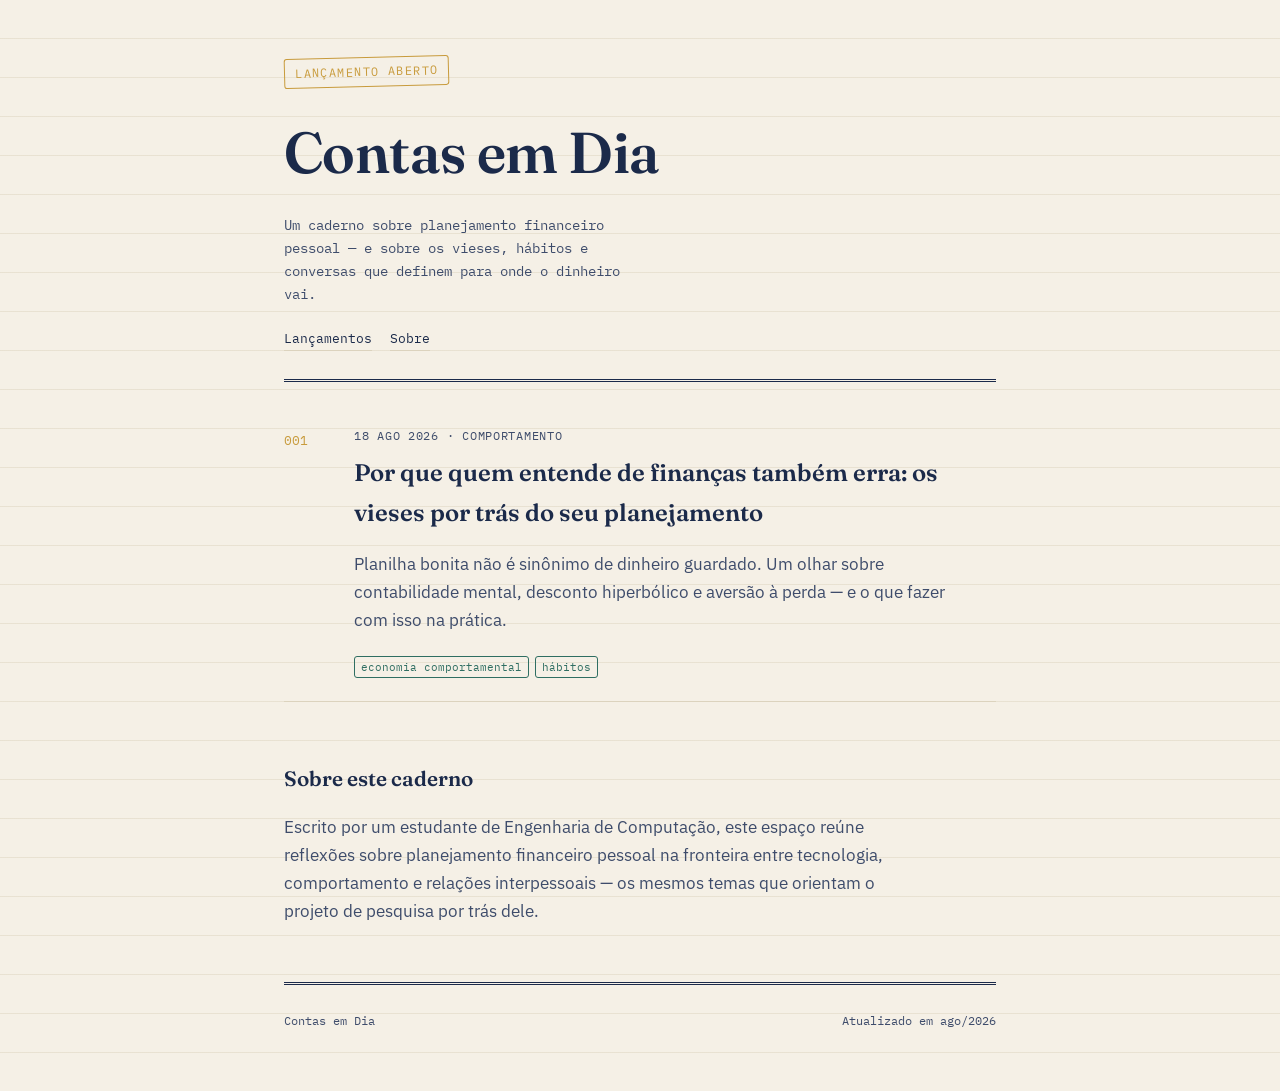
==== index.html @ 7e7a51dc "index.html mais o css do blog" ====
<!DOCTYPE html>
<html lang="pt-BR">
<head>
<meta charset="UTF-8">
<meta name="viewport" content="width=device-width, initial-scale=1.0">
<title>Contas em Dia — planejamento financeiro pessoal</title>
<meta name="description" content="Um blog sobre planejamento financeiro pessoal, comportamento e as decisões que ficam nas entrelinhas do extrato.">
<link rel="stylesheet" href="styles.css">
</head>
<body>

<div class="wrap">

  <header class="masthead">
    <span class="stamp">Lançamento aberto</span>
    <h1 class="title">Contas em Dia</h1>
    <p class="subtitle">Um caderno sobre planejamento financeiro pessoal — e sobre os vieses, hábitos e conversas que definem para onde o dinheiro vai.</p>
    <nav class="mast-nav">
      <a href="#lancamentos">Lançamentos</a>
      <a href="#sobre">Sobre</a>
    </nav>
  </header>

  <section class="ledger" id="lancamentos">

    <div class="entry">
      <div class="entry-no">001</div>
      <div>
        <div class="entry-meta">18 ago 2026 · comportamento</div>
        <h2 class="entry-title"><a href="posts/vieses-planejamento-financeiro.html">Por que quem entende de finanças também erra: os vieses por trás do seu planejamento</a></h2>
        <p class="entry-excerpt">Planilha bonita não é sinônimo de dinheiro guardado. Um olhar sobre contabilidade mental, desconto hiperbólico e aversão à perda — e o que fazer com isso na prática.</p>
        <span class="tag">economia comportamental</span><span class="tag">hábitos</span>
      </div>
    </div>

  </section>

  <section id="sobre" style="padding-bottom: 40px;">
    <h2 class="entry-title" style="font-size:1.3rem;">Sobre este caderno</h2>
    <p class="entry-excerpt">Escrito por um estudante de Engenharia de Computação, este espaço reúne reflexões sobre planejamento financeiro pessoal na fronteira entre tecnologia, comportamento e relações interpessoais — os mesmos temas que orientam o projeto de pesquisa por trás dele.</p>
  </section>

  <footer>
    <span>Contas em Dia</span>
    <span>Atualizado em ago/2026</span>
  </footer>

</div>

</body>
</html>
---- styles.css ----
/* ===========================================================
   Contas em Dia — folha de estilos
   Identidade: caderneta de contabilidade / livro-razão pessoal
   =========================================================== */

   @import url('https://fonts.googleapis.com/css2?family=Fraunces:opsz,wght@9..144,400;9..144,500;9..144,600;9..144,700&family=IBM+Plex+Sans:wght@400;500;600&family=IBM+Plex+Mono:wght@400;500&display=swap');

   :root {
     --paper:      #F5F0E6;
     --paper-line: #DCD3BE;
     --ink:        #1B2A4A;
     --ink-soft:   #3E4C6B;
     --gold:       #C89B3C;
     --teal:       #2F6E62;
     --red:        #A6443C;
     --max-w: 760px;
   }
   
   * { box-sizing: border-box; }
   
   html { scroll-behavior: smooth; }
   
   body {
     margin: 0;
     background: var(--paper);
     background-image:
       repeating-linear-gradient(
         to bottom,
         transparent 0,
         transparent 38px,
         var(--paper-line) 39px
       );
     color: var(--ink);
     font-family: 'IBM Plex Sans', -apple-system, sans-serif;
     line-height: 1.65;
     font-size: 17px;
   }
   
   @media (prefers-reduced-motion: reduce) {
     * { animation: none !important; transition: none !important; }
   }
   
   a { color: var(--teal); text-decoration: none; border-bottom: 1px solid transparent; }
   a:hover, a:focus-visible { border-bottom-color: var(--teal); }
   a:focus-visible, button:focus-visible { outline: 2px solid var(--gold); outline-offset: 3px; }
   
   .wrap {
     max-width: var(--max-w);
     margin: 0 auto;
     padding: 0 24px;
   }
   
   /* ---------- Cabeçalho / carimbo de razão ---------- */
   
   header.masthead {
     padding: 56px 0 28px;
     border-bottom: 3px double var(--ink);
   }
   
   .stamp {
     display: inline-flex;
     align-items: center;
     gap: 10px;
     font-family: 'IBM Plex Mono', monospace;
     font-size: 12px;
     letter-spacing: .12em;
     text-transform: uppercase;
     color: var(--gold);
     border: 1.5px solid var(--gold);
     padding: 4px 10px;
     border-radius: 3px;
     transform: rotate(-1.5deg);
     margin-bottom: 18px;
   }
   
   h1.title {
     font-family: 'Fraunces', serif;
     font-weight: 600;
     font-size: clamp(2.4rem, 6vw, 3.6rem);
     margin: 0 0 8px;
     letter-spacing: -0.01em;
   }
   
   .subtitle {
     font-family: 'IBM Plex Mono', monospace;
     font-size: 14px;
     color: var(--ink-soft);
     max-width: 46ch;
   }
   
   nav.mast-nav {
     margin-top: 22px;
     display: flex;
     gap: 18px;
     font-family: 'IBM Plex Mono', monospace;
     font-size: 13px;
   }
   
   nav.mast-nav a { color: var(--ink); border-bottom: 1px solid var(--paper-line); }
   nav.mast-nav a:hover { color: var(--teal); border-bottom-color: var(--teal); }
   
   /* ---------- Lista de lançamentos (posts) ---------- */
   
   .ledger {
     margin: 44px 0 60px;
   }
   
   .entry {
     display: grid;
     grid-template-columns: 52px 1fr;
     gap: 18px;
     padding: 22px 0;
     border-bottom: 1px solid var(--paper-line);
   }
   
   .entry:first-child { padding-top: 0; }
   
   .entry-no {
     font-family: 'IBM Plex Mono', monospace;
     font-size: 13px;
     color: var(--gold);
     padding-top: 4px;
   }
   
   .entry-title {
     font-family: 'Fraunces', serif;
     font-size: 1.5rem;
     font-weight: 600;
     margin: 0 0 6px;
   }
   
   .entry-title a { color: var(--ink); border: none; }
   .entry-title a:hover { color: var(--teal); }
   
   .entry-meta {
     font-family: 'IBM Plex Mono', monospace;
     font-size: 12px;
     color: var(--ink-soft);
     margin-bottom: 8px;
     text-transform: uppercase;
     letter-spacing: .06em;
   }
   
   .entry-excerpt { color: var(--ink-soft); max-width: 62ch; }
   
   .tag {
     display: inline-block;
     font-family: 'IBM Plex Mono', monospace;
     font-size: 11px;
     color: var(--teal);
     border: 1px solid var(--teal);
     border-radius: 3px;
     padding: 1px 6px;
     margin-right: 6px;
   }
   
   /* ---------- Post individual ---------- */
   
   article.post {
     padding: 44px 0 70px;
   }
   
   .post-eyebrow {
     font-family: 'IBM Plex Mono', monospace;
     font-size: 12px;
     color: var(--gold);
     text-transform: uppercase;
     letter-spacing: .1em;
     margin-bottom: 14px;
   }
   
   .post h1 {
     font-family: 'Fraunces', serif;
     font-size: clamp(2rem, 5vw, 2.8rem);
     line-height: 1.15;
     margin: 0 0 14px;
   }
   
   .post .post-meta {
     font-family: 'IBM Plex Mono', monospace;
     font-size: 13px;
     color: var(--ink-soft);
     margin-bottom: 36px;
     padding-bottom: 24px;
     border-bottom: 1px dashed var(--paper-line);
   }
   
   .post h2 {
     font-family: 'Fraunces', serif;
     font-size: 1.5rem;
     margin: 44px 0 12px;
     color: var(--ink);
   }
   
   .post p { margin: 0 0 20px; }
   
   .post blockquote {
     margin: 30px 0;
     padding: 4px 0 4px 20px;
     border-left: 3px solid var(--gold);
     font-family: 'Fraunces', serif;
     font-style: italic;
     font-size: 1.15rem;
     color: var(--ink-soft);
   }
   
   .callout {
     background: #fff;
     border: 1px solid var(--paper-line);
     border-left: 4px solid var(--teal);
     border-radius: 4px;
     padding: 18px 20px;
     margin: 28px 0;
     font-size: 15px;
   }
   
   .callout strong { color: var(--teal); }
   
   .post ul, .post ol { padding-left: 22px; margin: 0 0 20px; }
   .post li { margin-bottom: 8px; }
   
   .balance-box {
     font-family: 'IBM Plex Mono', monospace;
     background: var(--ink);
     color: var(--paper);
     border-radius: 6px;
     padding: 22px 24px;
     margin: 34px 0;
     font-size: 14px;
     line-height: 1.8;
   }
   
   .balance-box .line { display: flex; justify-content: space-between; }
   .balance-box .plus { color: #9fd8a3; }
   .balance-box .minus { color: #e39a94; }
   
   .post-nav {
     margin-top: 50px;
     padding-top: 20px;
     border-top: 1px solid var(--paper-line);
     font-family: 'IBM Plex Mono', monospace;
     font-size: 13px;
   }
   
   /* ---------- Rodapé ---------- */
   
   footer {
     border-top: 3px double var(--ink);
     padding: 26px 0 60px;
     font-family: 'IBM Plex Mono', monospace;
     font-size: 12px;
     color: var(--ink-soft);
     display: flex;
     justify-content: space-between;
     flex-wrap: wrap;
     gap: 10px;
   }
   
   @media (max-width: 480px) {
     .entry { grid-template-columns: 1fr; }
     .entry-no { padding-top: 0; }
   }
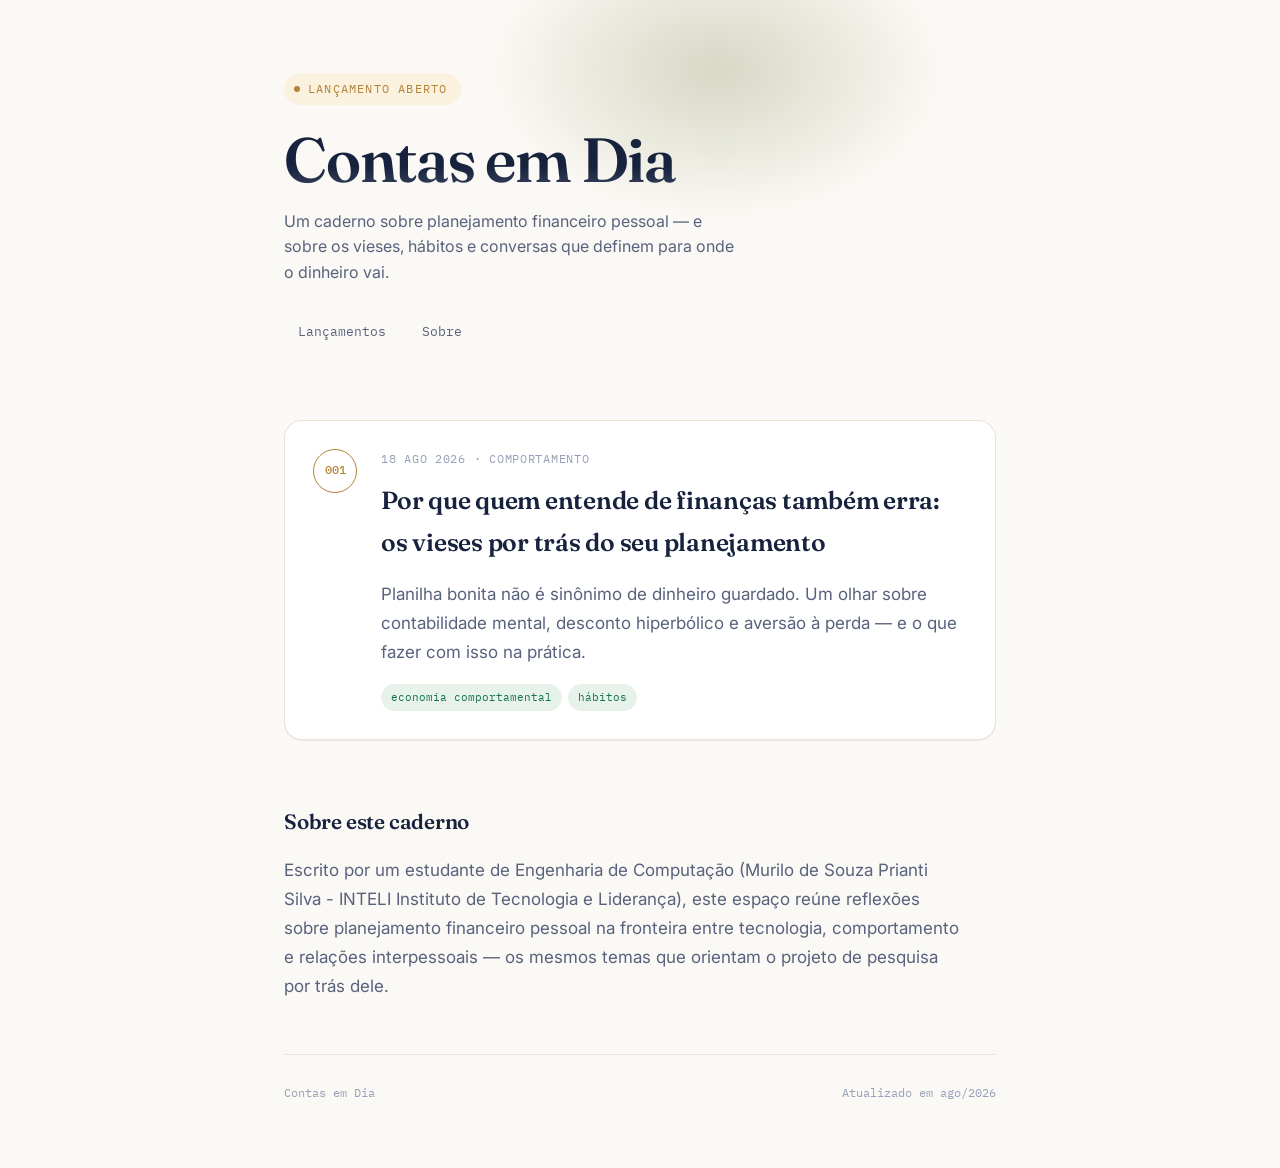
==== commit ef6714dd: "post 2 do blog" ====
--- a/index.html
+++ b/index.html
@@ -37,7 +37,7 @@
 
   <section id="sobre" style="padding-bottom: 40px;">
     <h2 class="entry-title" style="font-size:1.3rem;">Sobre este caderno</h2>
-    <p class="entry-excerpt">Escrito por um estudante de Engenharia de Computação, este espaço reúne reflexões sobre planejamento financeiro pessoal na fronteira entre tecnologia, comportamento e relações interpessoais — os mesmos temas que orientam o projeto de pesquisa por trás dele.</p>
+    <p class="entry-excerpt">Escrito por um estudante de Engenharia de Computação (Murilo de Souza Prianti Silva - INTELI Instituto de Tecnologia e Liderança), este espaço reúne reflexões sobre planejamento financeiro pessoal na fronteira entre tecnologia, comportamento e relações interpessoais — os mesmos temas que orientam o projeto de pesquisa por trás dele.</p>
   </section>
 
   <footer>
--- a/styles.css
+++ b/styles.css
@@ -1,19 +1,30 @@
 /* ===========================================================
    Contas em Dia — folha de estilos
-   Identidade: caderneta de contabilidade / livro-razão pessoal
+   Identidade: caderno de razão pessoal, com acabamento editorial
    =========================================================== */
 
-   @import url('https://fonts.googleapis.com/css2?family=Fraunces:opsz,wght@9..144,400;9..144,500;9..144,600;9..144,700&family=IBM+Plex+Sans:wght@400;500;600&family=IBM+Plex+Mono:wght@400;500&display=swap');
+   @import url('https://fonts.googleapis.com/css2?family=Fraunces:opsz,wght@9..144,400;9..144,500;9..144,600;9..144,700;9..144,800&family=Inter:wght@400;500;600&family=IBM+Plex+Mono:wght@400;500&display=swap');
 
    :root {
-     --paper:      #F5F0E6;
-     --paper-line: #DCD3BE;
-     --ink:        #1B2A4A;
-     --ink-soft:   #3E4C6B;
-     --gold:       #C89B3C;
-     --teal:       #2F6E62;
-     --red:        #A6443C;
+     --bg:           #FBF9F5;
+     --surface:      #FFFFFF;
+     --surface-line: #EAE4D6;
+     --ink:          #17223D;
+     --ink-soft:     #59627D;
+     --ink-faint:    #97A0B8;
+     --gold:         #B4823A;
+     --gold-soft:    #FAF1DE;
+     --teal:         #14724F;
+     --teal-soft:    #E7F2EB;
+     --red:          #A6443C;
+   
+     --radius-lg: 18px;
+     --radius-sm: 8px;
      --max-w: 760px;
+   
+     --shadow-sm: 0 1px 2px rgba(23, 34, 61, 0.04), 0 1px 1px rgba(23, 34, 61, 0.03);
+     --shadow-md: 0 8px 24px rgba(23, 34, 61, 0.07), 0 2px 6px rgba(23, 34, 61, 0.04);
+     --shadow-lg: 0 20px 45px rgba(23, 34, 61, 0.12), 0 6px 16px rgba(23, 34, 61, 0.06);
    }
    
    * { box-sizing: border-box; }
@@ -22,27 +33,21 @@
    
    body {
      margin: 0;
-     background: var(--paper);
-     background-image:
-       repeating-linear-gradient(
-         to bottom,
-         transparent 0,
-         transparent 38px,
-         var(--paper-line) 39px
-       );
+     background: var(--bg);
      color: var(--ink);
-     font-family: 'IBM Plex Sans', -apple-system, sans-serif;
-     line-height: 1.65;
+     font-family: 'Inter', -apple-system, BlinkMacSystemFont, sans-serif;
+     line-height: 1.7;
      font-size: 17px;
+     -webkit-font-smoothing: antialiased;
    }
    
    @media (prefers-reduced-motion: reduce) {
      * { animation: none !important; transition: none !important; }
    }
    
-   a { color: var(--teal); text-decoration: none; border-bottom: 1px solid transparent; }
-   a:hover, a:focus-visible { border-bottom-color: var(--teal); }
-   a:focus-visible, button:focus-visible { outline: 2px solid var(--gold); outline-offset: 3px; }
+   a { color: var(--teal); text-decoration: none; transition: color 0.15s ease; }
+   a:hover, a:focus-visible { color: var(--ink); }
+   a:focus-visible, button:focus-visible { outline: 2px solid var(--gold); outline-offset: 3px; border-radius: 2px; }
    
    .wrap {
      max-width: var(--max-w);
@@ -50,114 +55,170 @@
      padding: 0 24px;
    }
    
-   /* ---------- Cabeçalho / carimbo de razão ---------- */
+   /* ---------- Cabeçalho ---------- */
    
    header.masthead {
-     padding: 56px 0 28px;
-     border-bottom: 3px double var(--ink);
-   }
+     position: relative;
+     padding: 72px 0 40px;
+     overflow: hidden;
+   }
+   
+   header.masthead::before {
+     content: "";
+     position: absolute;
+     top: -140px;
+     left: 50%;
+     transform: translateX(-38%);
+     width: 640px;
+     height: 420px;
+     background:
+       radial-gradient(closest-side, rgba(180, 130, 58, 0.16), transparent 72%),
+       radial-gradient(closest-side, rgba(20, 114, 79, 0.12), transparent 70%);
+     pointer-events: none;
+     z-index: 0;
+   }
+   
+   header.masthead > * { position: relative; z-index: 1; }
    
    .stamp {
      display: inline-flex;
      align-items: center;
-     gap: 10px;
-     font-family: 'IBM Plex Mono', monospace;
-     font-size: 12px;
-     letter-spacing: .12em;
+     gap: 8px;
+     font-family: 'IBM Plex Mono', monospace;
+     font-size: 12px;
+     letter-spacing: .1em;
      text-transform: uppercase;
      color: var(--gold);
+     background: var(--gold-soft);
+     padding: 6px 14px 6px 10px;
+     border-radius: 999px;
+     margin-bottom: 22px;
+   }
+   
+   .stamp::before {
+     content: "";
+     width: 6px;
+     height: 6px;
+     border-radius: 50%;
+     background: var(--gold);
+     display: inline-block;
+   }
+   
+   h1.title {
+     font-family: 'Fraunces', serif;
+     font-weight: 600;
+     font-size: clamp(2.6rem, 6vw, 3.9rem);
+     margin: 0 0 14px;
+     letter-spacing: -0.02em;
+     line-height: 1.05;
+     background: linear-gradient(180deg, var(--ink) 0%, var(--ink) 60%, var(--ink-soft) 130%);
+     -webkit-background-clip: text;
+     background-clip: text;
+     color: transparent;
+   }
+   
+   .subtitle {
+     font-size: 16px;
+     color: var(--ink-soft);
+     max-width: 46ch;
+     line-height: 1.6;
+   }
+   
+   nav.mast-nav {
+     margin-top: 28px;
+     display: flex;
+     gap: 8px;
+     font-family: 'IBM Plex Mono', monospace;
+     font-size: 13px;
+   }
+   
+   nav.mast-nav a {
+     color: var(--ink-soft);
+     padding: 7px 14px;
+     border-radius: 999px;
+     transition: background 0.15s ease, color 0.15s ease;
+   }
+   nav.mast-nav a:hover { color: var(--ink); background: var(--surface); box-shadow: var(--shadow-sm); }
+   
+   /* ---------- Lista de lançamentos (posts) ---------- */
+   
+   .ledger {
+     margin: 30px 0 64px;
+     display: flex;
+     flex-direction: column;
+     gap: 16px;
+   }
+   
+   .entry {
+     display: grid;
+     grid-template-columns: 48px 1fr;
+     gap: 20px;
+     align-items: start;
+     padding: 28px;
+     background: var(--surface);
+     border: 1px solid var(--surface-line);
+     border-radius: var(--radius-lg);
+     box-shadow: var(--shadow-sm);
+     transition: transform 0.2s ease, box-shadow 0.2s ease, border-color 0.2s ease;
+   }
+   
+   .entry:hover {
+     transform: translateY(-3px);
+     box-shadow: var(--shadow-md);
+     border-color: transparent;
+   }
+   
+   .entry-no {
+     width: 44px;
+     height: 44px;
+     border-radius: 50%;
      border: 1.5px solid var(--gold);
-     padding: 4px 10px;
-     border-radius: 3px;
-     transform: rotate(-1.5deg);
-     margin-bottom: 18px;
-   }
-   
-   h1.title {
-     font-family: 'Fraunces', serif;
+     color: var(--gold);
+     display: flex;
+     align-items: center;
+     justify-content: center;
+     font-family: 'IBM Plex Mono', monospace;
+     font-size: 12px;
+     font-weight: 500;
+   }
+   
+   .entry-title {
+     font-family: 'Fraunces', serif;
+     font-size: 1.55rem;
      font-weight: 600;
-     font-size: clamp(2.4rem, 6vw, 3.6rem);
      margin: 0 0 8px;
      letter-spacing: -0.01em;
    }
    
-   .subtitle {
-     font-family: 'IBM Plex Mono', monospace;
-     font-size: 14px;
-     color: var(--ink-soft);
-     max-width: 46ch;
-   }
-   
-   nav.mast-nav {
-     margin-top: 22px;
-     display: flex;
-     gap: 18px;
-     font-family: 'IBM Plex Mono', monospace;
-     font-size: 13px;
-   }
-   
-   nav.mast-nav a { color: var(--ink); border-bottom: 1px solid var(--paper-line); }
-   nav.mast-nav a:hover { color: var(--teal); border-bottom-color: var(--teal); }
-   
-   /* ---------- Lista de lançamentos (posts) ---------- */
-   
-   .ledger {
-     margin: 44px 0 60px;
-   }
-   
-   .entry {
-     display: grid;
-     grid-template-columns: 52px 1fr;
-     gap: 18px;
-     padding: 22px 0;
-     border-bottom: 1px solid var(--paper-line);
-   }
-   
-   .entry:first-child { padding-top: 0; }
-   
-   .entry-no {
-     font-family: 'IBM Plex Mono', monospace;
-     font-size: 13px;
-     color: var(--gold);
-     padding-top: 4px;
-   }
-   
-   .entry-title {
-     font-family: 'Fraunces', serif;
-     font-size: 1.5rem;
-     font-weight: 600;
-     margin: 0 0 6px;
-   }
-   
-   .entry-title a { color: var(--ink); border: none; }
+   .entry-title a { color: var(--ink); }
    .entry-title a:hover { color: var(--teal); }
    
    .entry-meta {
      font-family: 'IBM Plex Mono', monospace;
      font-size: 12px;
-     color: var(--ink-soft);
-     margin-bottom: 8px;
+     color: var(--ink-faint);
+     margin-bottom: 10px;
      text-transform: uppercase;
      letter-spacing: .06em;
    }
    
-   .entry-excerpt { color: var(--ink-soft); max-width: 62ch; }
+   .entry-excerpt { color: var(--ink-soft); max-width: 62ch; margin-bottom: 14px; }
    
    .tag {
      display: inline-block;
      font-family: 'IBM Plex Mono', monospace;
      font-size: 11px;
      color: var(--teal);
-     border: 1px solid var(--teal);
-     border-radius: 3px;
-     padding: 1px 6px;
+     background: var(--teal-soft);
+     border-radius: 999px;
+     padding: 4px 10px;
      margin-right: 6px;
    }
    
    /* ---------- Post individual ---------- */
    
    article.post {
-     padding: 44px 0 70px;
+     padding: 20px 0 70px;
    }
    
    .post-eyebrow {
@@ -166,90 +227,115 @@
      color: var(--gold);
      text-transform: uppercase;
      letter-spacing: .1em;
-     margin-bottom: 14px;
+     margin-bottom: 16px;
    }
    
    .post h1 {
      font-family: 'Fraunces', serif;
-     font-size: clamp(2rem, 5vw, 2.8rem);
+     font-weight: 600;
+     font-size: clamp(2.1rem, 5vw, 2.9rem);
      line-height: 1.15;
-     margin: 0 0 14px;
+     letter-spacing: -0.015em;
+     margin: 0 0 16px;
+     color: var(--ink);
    }
    
    .post .post-meta {
      font-family: 'IBM Plex Mono', monospace;
      font-size: 13px;
+     color: var(--ink-faint);
+     margin-bottom: 40px;
+     padding-bottom: 26px;
+     border-bottom: 1px solid var(--surface-line);
+   }
+   
+   .post h2 {
+     font-family: 'Fraunces', serif;
+     font-weight: 600;
+     font-size: 1.55rem;
+     margin: 48px 0 14px;
+     color: var(--ink);
+     letter-spacing: -0.01em;
+   }
+   
+   .post p { margin: 0 0 22px; color: var(--ink); }
+   
+   .post blockquote {
+     position: relative;
+     margin: 34px 0;
+     padding: 6px 0 6px 28px;
+     border-left: 3px solid var(--gold);
+     font-family: 'Fraunces', serif;
+     font-style: italic;
+     font-weight: 500;
+     font-size: 1.2rem;
      color: var(--ink-soft);
-     margin-bottom: 36px;
-     padding-bottom: 24px;
-     border-bottom: 1px dashed var(--paper-line);
-   }
-   
-   .post h2 {
-     font-family: 'Fraunces', serif;
-     font-size: 1.5rem;
-     margin: 44px 0 12px;
-     color: var(--ink);
-   }
-   
-   .post p { margin: 0 0 20px; }
-   
-   .post blockquote {
-     margin: 30px 0;
-     padding: 4px 0 4px 20px;
-     border-left: 3px solid var(--gold);
-     font-family: 'Fraunces', serif;
-     font-style: italic;
-     font-size: 1.15rem;
-     color: var(--ink-soft);
+     line-height: 1.5;
    }
    
    .callout {
-     background: #fff;
-     border: 1px solid var(--paper-line);
-     border-left: 4px solid var(--teal);
+     background: var(--surface);
+     border: 1px solid var(--surface-line);
+     border-radius: var(--radius-lg);
+     box-shadow: var(--shadow-sm);
+     padding: 22px 26px;
+     margin: 32px 0;
+     font-size: 15.5px;
+     position: relative;
+     padding-left: 30px;
+   }
+   
+   .callout::before {
+     content: "";
+     position: absolute;
+     left: 0;
+     top: 14px;
+     bottom: 14px;
+     width: 4px;
      border-radius: 4px;
-     padding: 18px 20px;
-     margin: 28px 0;
-     font-size: 15px;
+     background: var(--teal);
    }
    
    .callout strong { color: var(--teal); }
    
-   .post ul, .post ol { padding-left: 22px; margin: 0 0 20px; }
-   .post li { margin-bottom: 8px; }
+   .post ul, .post ol { padding-left: 22px; margin: 0 0 22px; }
+   .post li { margin-bottom: 10px; }
    
    .balance-box {
      font-family: 'IBM Plex Mono', monospace;
-     background: var(--ink);
-     color: var(--paper);
-     border-radius: 6px;
-     padding: 22px 24px;
-     margin: 34px 0;
+     background: linear-gradient(155deg, #1B2A4C 0%, #16213E 100%);
+     color: var(--bg);
+     border-radius: var(--radius-lg);
+     box-shadow: var(--shadow-md);
+     padding: 26px 28px;
+     margin: 36px 0;
      font-size: 14px;
-     line-height: 1.8;
-   }
-   
-   .balance-box .line { display: flex; justify-content: space-between; }
-   .balance-box .plus { color: #9fd8a3; }
-   .balance-box .minus { color: #e39a94; }
+     line-height: 2;
+   }
+   
+   .balance-box .line { display: flex; justify-content: space-between; gap: 16px; }
+   .balance-box .plus { color: #8FDB9E; }
+   .balance-box .minus { color: #F1998F; }
    
    .post-nav {
-     margin-top: 50px;
-     padding-top: 20px;
-     border-top: 1px solid var(--paper-line);
+     margin-top: 54px;
+     padding-top: 22px;
+     border-top: 1px solid var(--surface-line);
      font-family: 'IBM Plex Mono', monospace;
      font-size: 13px;
    }
    
+   .post-nav a { color: var(--ink-soft); }
+   .post-nav a:hover { color: var(--teal); }
+   
    /* ---------- Rodapé ---------- */
    
    footer {
-     border-top: 3px double var(--ink);
-     padding: 26px 0 60px;
-     font-family: 'IBM Plex Mono', monospace;
-     font-size: 12px;
-     color: var(--ink-soft);
+     border-top: 1px solid var(--surface-line);
+     padding: 28px 0 64px;
+     font-family: 'IBM Plex Mono', monospace;
+     font-size: 12px;
+     color: var(--ink-faint);
      display: flex;
      justify-content: space-between;
      flex-wrap: wrap;
@@ -258,5 +344,6 @@
    
    @media (max-width: 480px) {
      .entry { grid-template-columns: 1fr; }
-     .entry-no { padding-top: 0; }
+     .entry-no { width: 32px; height: 32px; font-size: 11px; }
+     header.masthead { padding: 52px 0 32px; }
    }
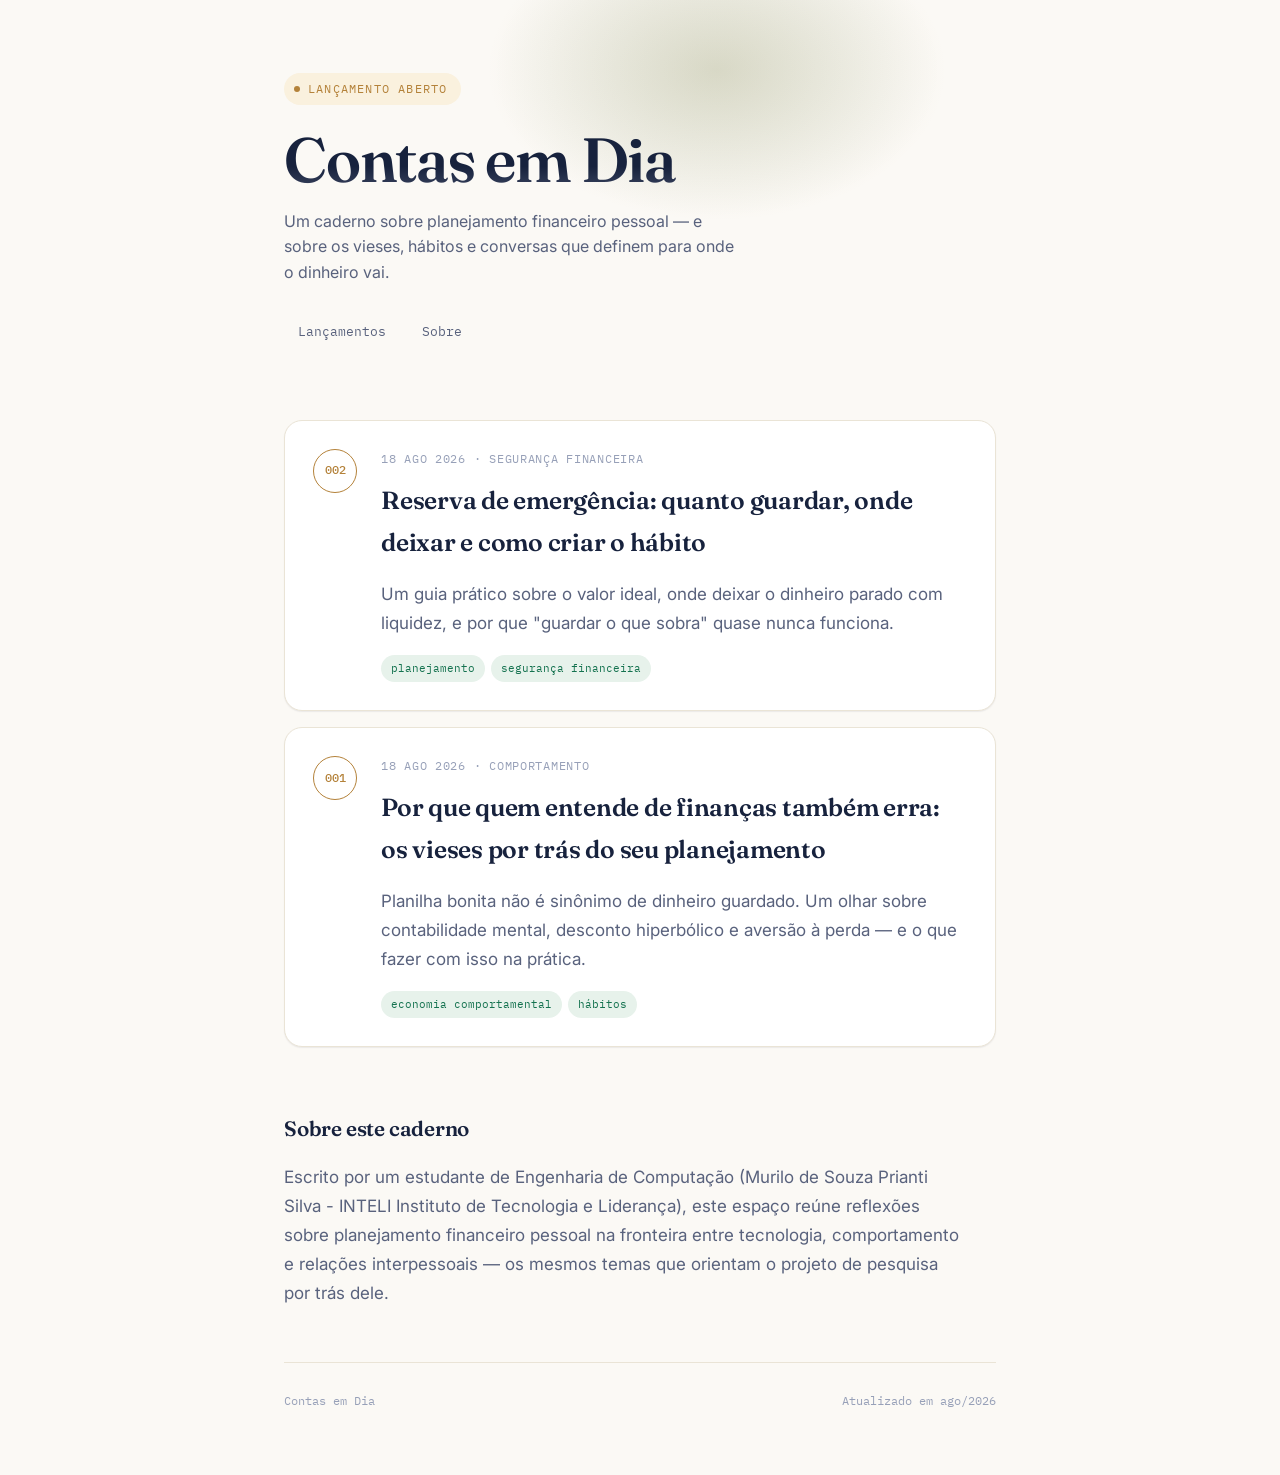
==== commit d8e5840d: "lançamento segundo blog" ====
--- a/index.html
+++ b/index.html
@@ -21,8 +21,22 @@
     </nav>
   </header>
 
+
   <section class="ledger" id="lancamentos">
+ 
+    <!--Primeira publicação do BLOG 1º-->
+    <div class="entry">
+      <div class="entry-no">002</div>
+      <div>
+        <div class="entry-meta">18 ago 2026 · segurança financeira</div>
+        <h2 class="entry-title"><a href="posts/reserva-de-emergencia.html">Reserva de emergência: quanto guardar, onde deixar e como criar o hábito</a></h2>
+        <p class="entry-excerpt">Um guia prático sobre o valor ideal, onde deixar o dinheiro parado com liquidez, e por que "guardar o que sobra" quase nunca funciona.</p>
+        <span class="tag">planejamento</span><span class="tag">segurança financeira</span>
+      </div>
+    </div>
 
+ 
+    <!--Primeira publicação do BLOG 2º-->
     <div class="entry">
       <div class="entry-no">001</div>
       <div>
@@ -32,8 +46,10 @@
         <span class="tag">economia comportamental</span><span class="tag">hábitos</span>
       </div>
     </div>
+ 
+  </section>
+ 
 
-  </section>
 
   <section id="sobre" style="padding-bottom: 40px;">
     <h2 class="entry-title" style="font-size:1.3rem;">Sobre este caderno</h2>
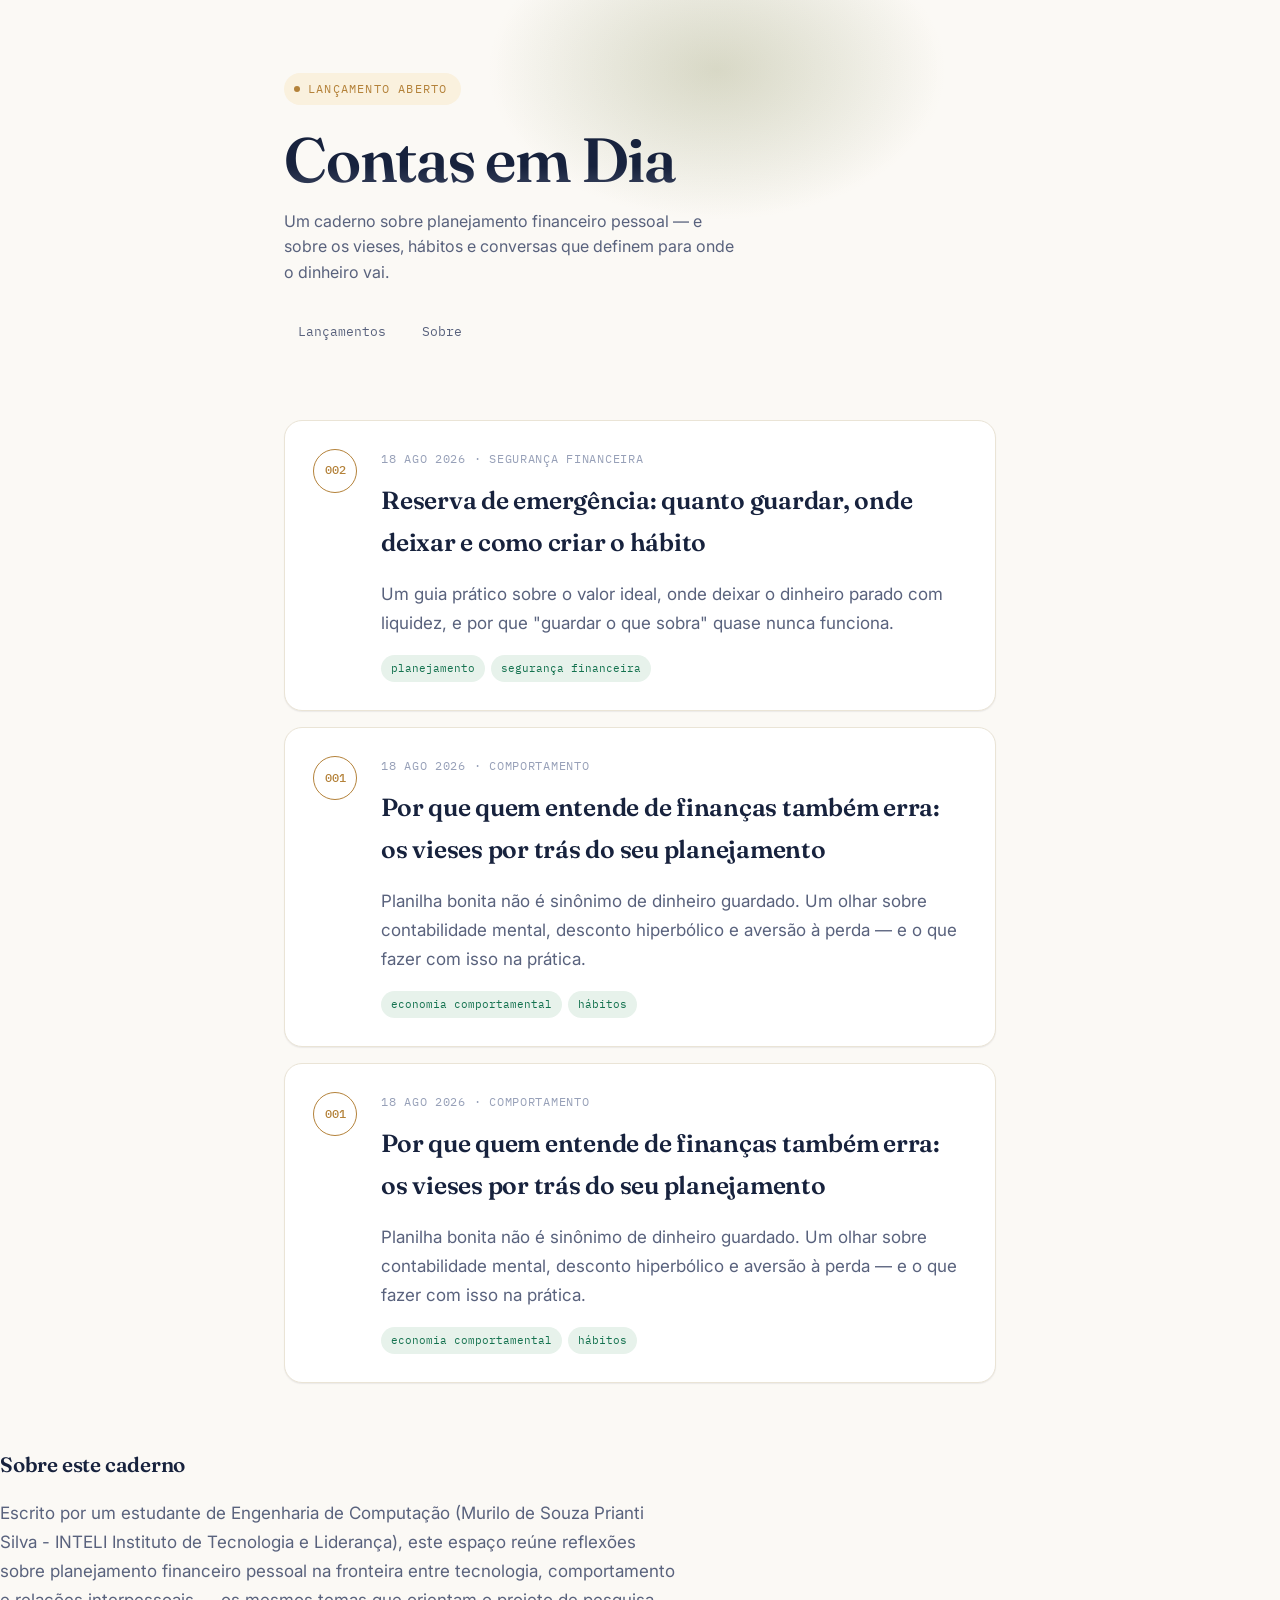
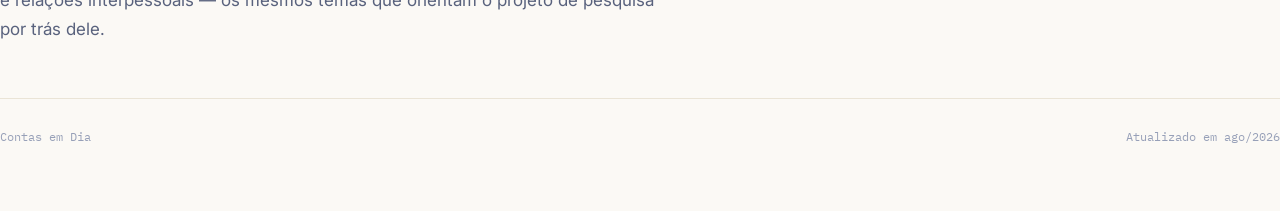
==== commit ba49a737: "terceiro post blog" ====
--- a/index.html
+++ b/index.html
@@ -46,6 +46,20 @@
         <span class="tag">economia comportamental</span><span class="tag">hábitos</span>
       </div>
     </div>
+
+    <!--Primeira publicação do BLOG 3º-->
+    <div class="entry">
+        <div class="entry-no">001</div>
+        <div>
+          <div class="entry-meta">18 ago 2026 · comportamento</div>
+          <h2 class="entry-title"><a href="posts/vieses-planejamento-financeiro.html">Por que quem entende de finanças também erra: os vieses por trás do seu planejamento</a></h2>
+          <p class="entry-excerpt">Planilha bonita não é sinônimo de dinheiro guardado. Um olhar sobre contabilidade mental, desconto hiperbólico e aversão à perda — e o que fazer com isso na prática.</p>
+          <span class="tag">economia comportamental</span><span class="tag">hábitos</span>
+        </div>
+      </div>
+    </div>
+   
+  
  
   </section>
  
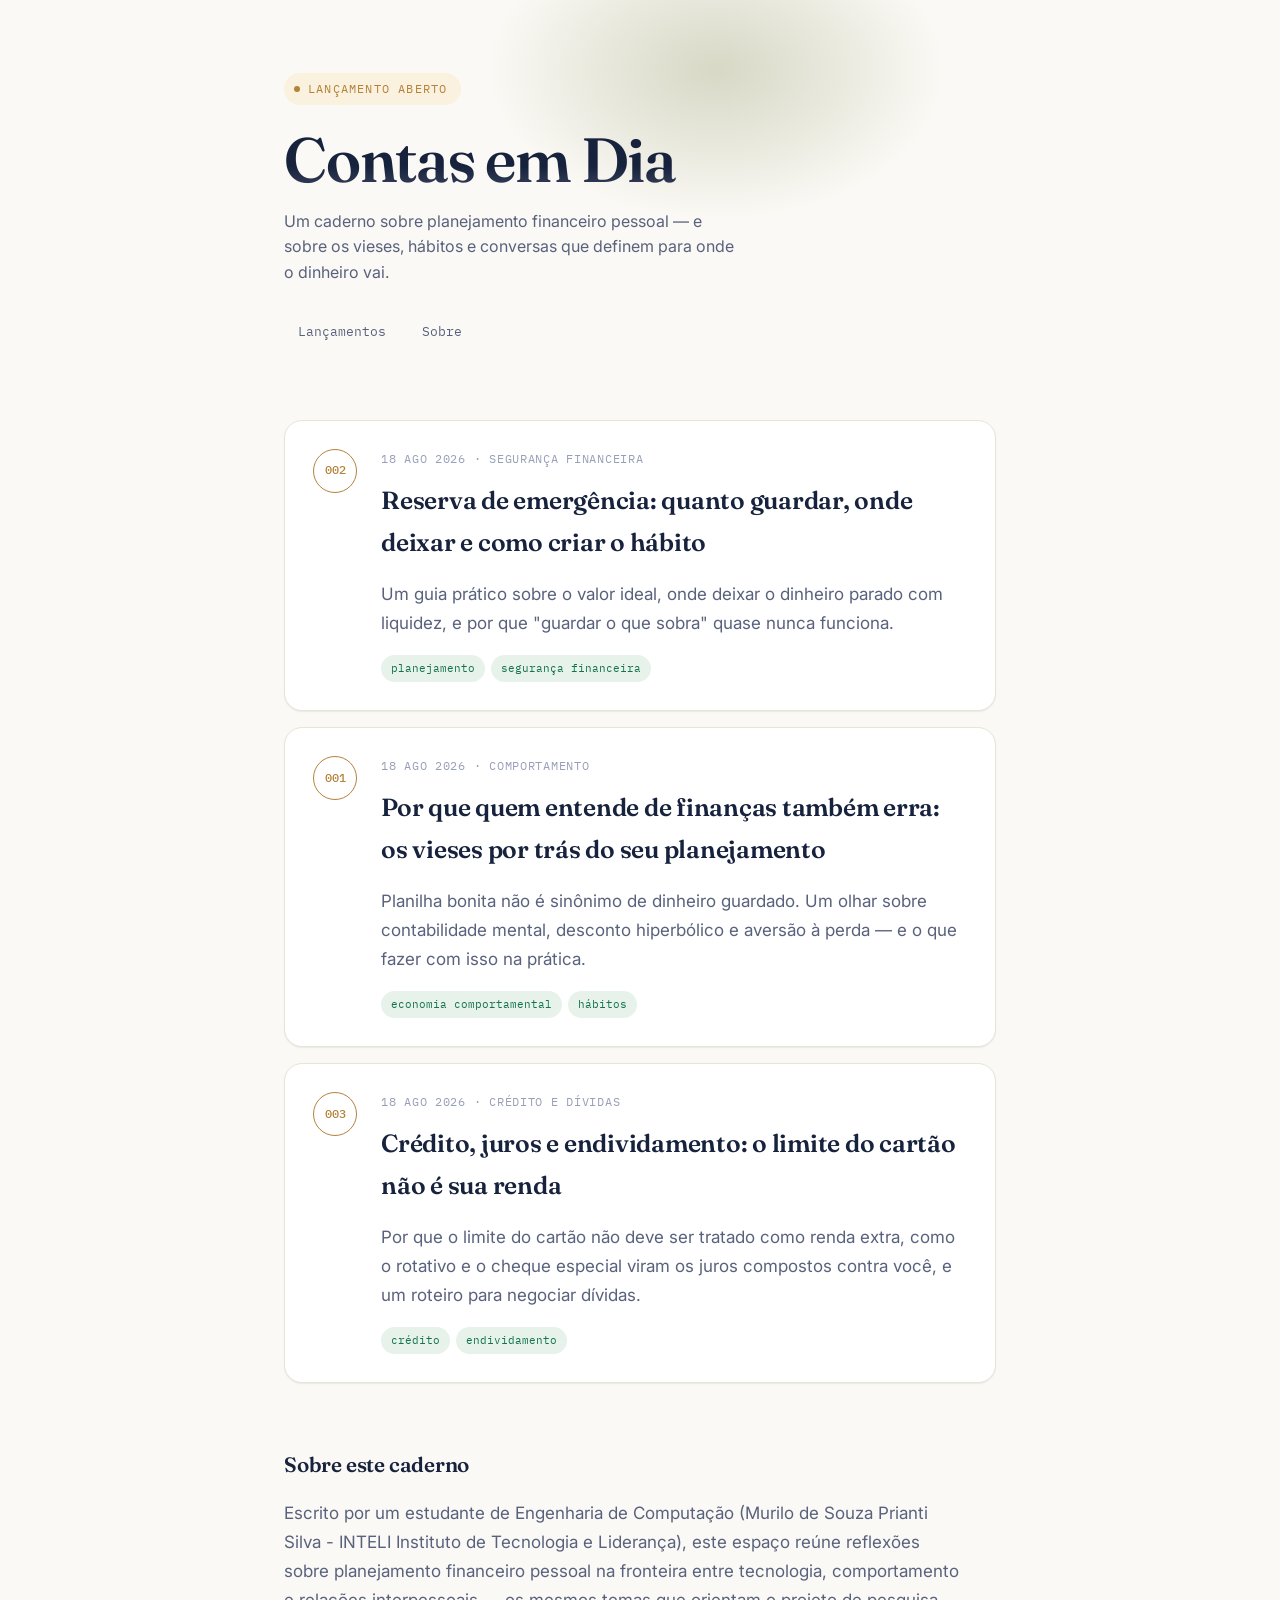
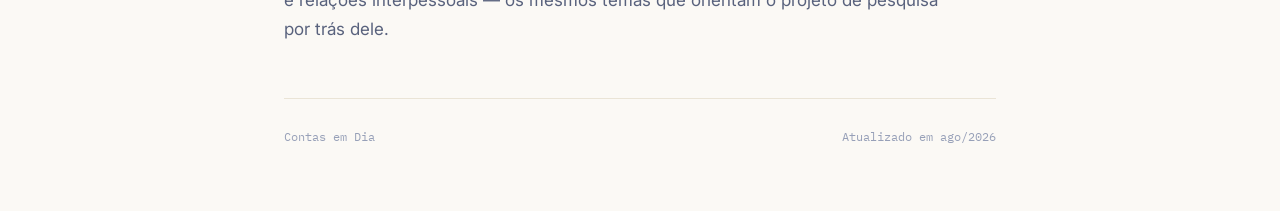
==== commit dfeebc69: "atualização index.html de" ====
--- a/index.html
+++ b/index.html
@@ -49,16 +49,14 @@
 
     <!--Primeira publicação do BLOG 3º-->
     <div class="entry">
-        <div class="entry-no">001</div>
+        <div class="entry-no">003</div>
         <div>
-          <div class="entry-meta">18 ago 2026 · comportamento</div>
-          <h2 class="entry-title"><a href="posts/vieses-planejamento-financeiro.html">Por que quem entende de finanças também erra: os vieses por trás do seu planejamento</a></h2>
-          <p class="entry-excerpt">Planilha bonita não é sinônimo de dinheiro guardado. Um olhar sobre contabilidade mental, desconto hiperbólico e aversão à perda — e o que fazer com isso na prática.</p>
-          <span class="tag">economia comportamental</span><span class="tag">hábitos</span>
+          <div class="entry-meta">18 ago 2026 · crédito e dívidas</div>
+          <h2 class="entry-title"><a href="posts/credito-juros-endividamento.html">Crédito, juros e endividamento: o limite do cartão não é sua renda</a></h2>
+          <p class="entry-excerpt">Por que o limite do cartão não deve ser tratado como renda extra, como o rotativo e o cheque especial viram os juros compostos contra você, e um roteiro para negociar dívidas.</p>
+          <span class="tag">crédito</span><span class="tag">endividamento</span>
         </div>
-      </div>
     </div>
-   
   
  
   </section>
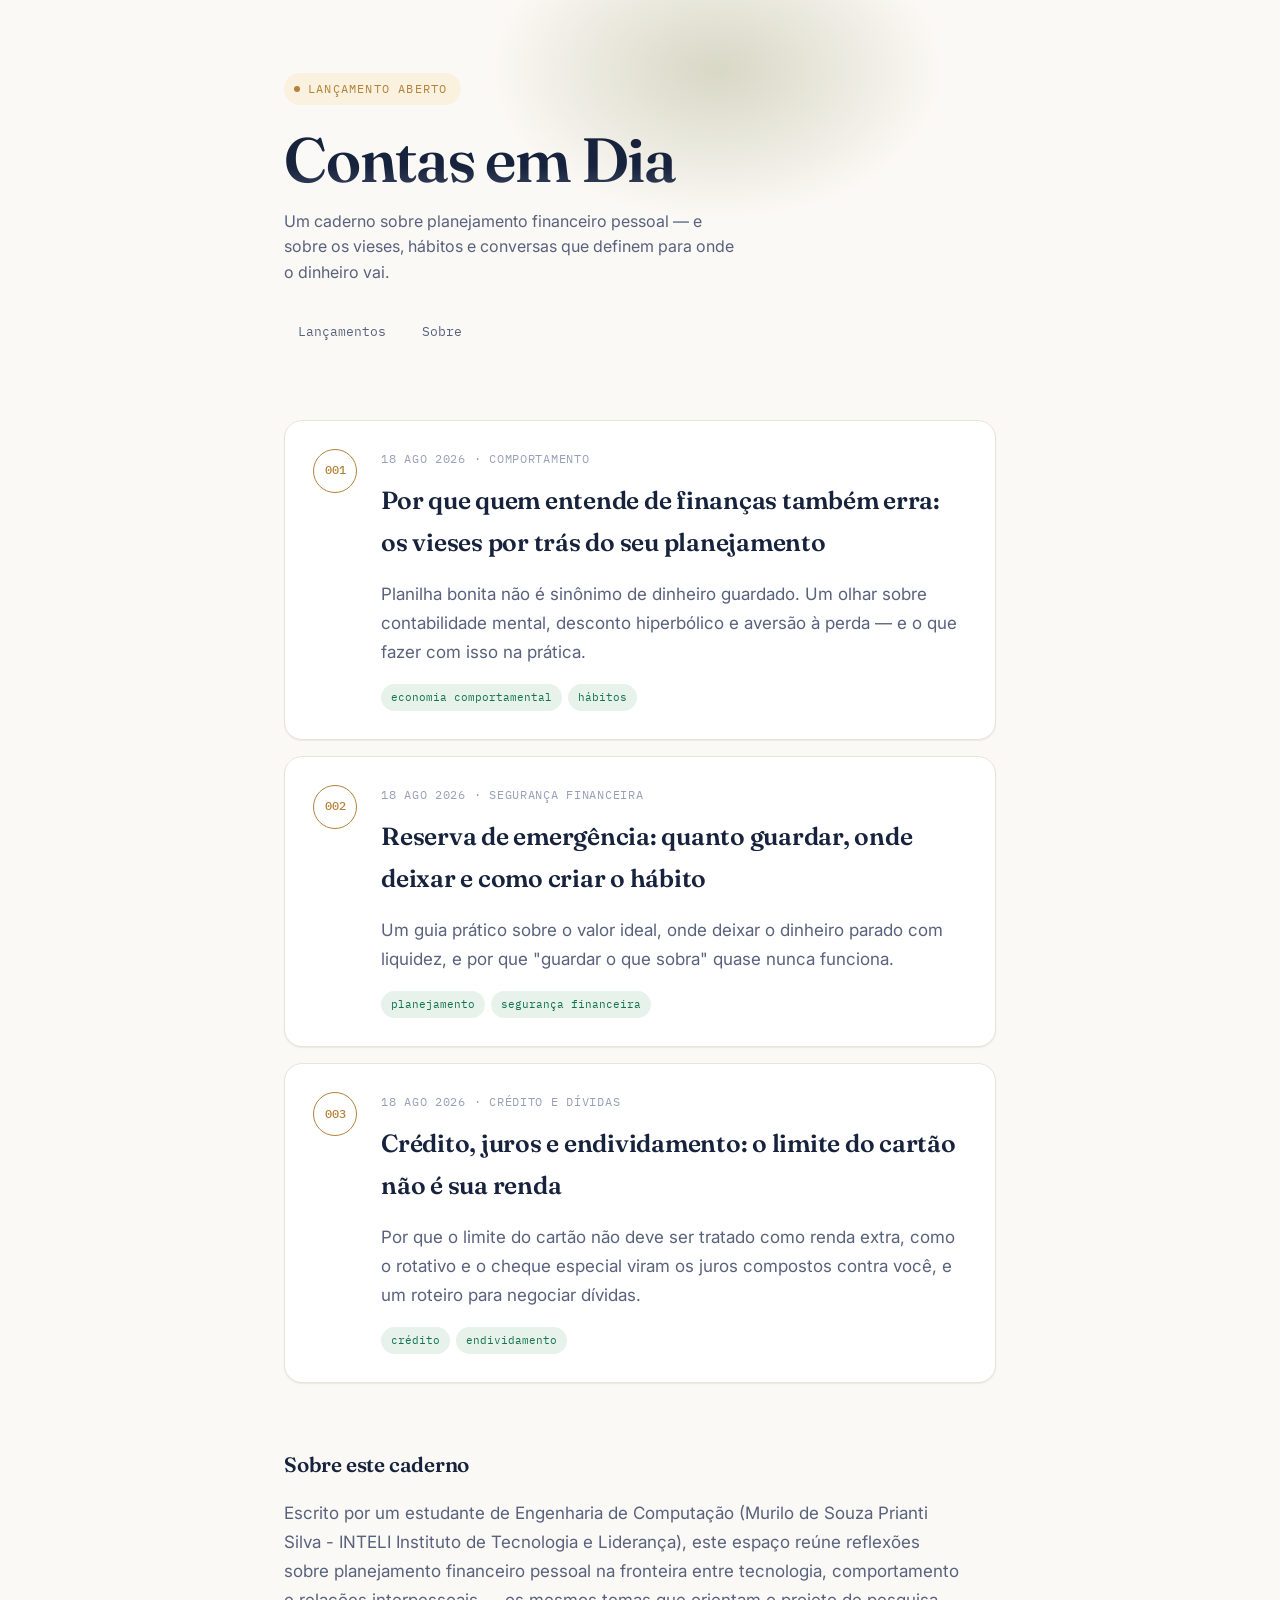
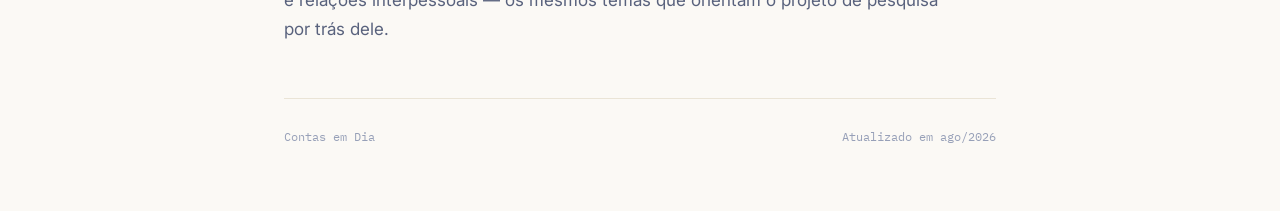
==== commit 828764e2: "post 3 do blog" ====
--- a/index.html
+++ b/index.html
@@ -23,41 +23,39 @@
 
 
   <section class="ledger" id="lancamentos">
- 
+      
     <!--Primeira publicação do BLOG 1º-->
     <div class="entry">
-      <div class="entry-no">002</div>
-      <div>
-        <div class="entry-meta">18 ago 2026 · segurança financeira</div>
-        <h2 class="entry-title"><a href="posts/reserva-de-emergencia.html">Reserva de emergência: quanto guardar, onde deixar e como criar o hábito</a></h2>
-        <p class="entry-excerpt">Um guia prático sobre o valor ideal, onde deixar o dinheiro parado com liquidez, e por que "guardar o que sobra" quase nunca funciona.</p>
-        <span class="tag">planejamento</span><span class="tag">segurança financeira</span>
-      </div>
+        <div class="entry-no">001</div>
+        <div>
+            <div class="entry-meta">18 ago 2026 · comportamento</div>
+            <h2 class="entry-title"><a href="posts/vieses-planejamento-financeiro.html">Por que quem entende de finanças também erra: os vieses por trás do seu planejamento</a></h2>
+            <p class="entry-excerpt">Planilha bonita não é sinônimo de dinheiro guardado. Um olhar sobre contabilidade mental, desconto hiperbólico e aversão à perda — e o que fazer com isso na prática.</p>
+            <span class="tag">economia comportamental</span><span class="tag">hábitos</span>
+        </div>
     </div>
 
- 
     <!--Primeira publicação do BLOG 2º-->
     <div class="entry">
-      <div class="entry-no">001</div>
-      <div>
-        <div class="entry-meta">18 ago 2026 · comportamento</div>
-        <h2 class="entry-title"><a href="posts/vieses-planejamento-financeiro.html">Por que quem entende de finanças também erra: os vieses por trás do seu planejamento</a></h2>
-        <p class="entry-excerpt">Planilha bonita não é sinônimo de dinheiro guardado. Um olhar sobre contabilidade mental, desconto hiperbólico e aversão à perda — e o que fazer com isso na prática.</p>
-        <span class="tag">economia comportamental</span><span class="tag">hábitos</span>
-      </div>
+        <div class="entry-no">002</div>
+        <div>
+            <div class="entry-meta">18 ago 2026 · segurança financeira</div>
+            <h2 class="entry-title"><a href="posts/reserva-de-emergencia.html">Reserva de emergência: quanto guardar, onde deixar e como criar o hábito</a></h2>
+            <p class="entry-excerpt">Um guia prático sobre o valor ideal, onde deixar o dinheiro parado com liquidez, e por que "guardar o que sobra" quase nunca funciona.</p>
+            <span class="tag">planejamento</span><span class="tag">segurança financeira</span>
+        </div>
     </div>
 
     <!--Primeira publicação do BLOG 3º-->
     <div class="entry">
         <div class="entry-no">003</div>
         <div>
-          <div class="entry-meta">18 ago 2026 · crédito e dívidas</div>
-          <h2 class="entry-title"><a href="posts/credito-juros-endividamento.html">Crédito, juros e endividamento: o limite do cartão não é sua renda</a></h2>
-          <p class="entry-excerpt">Por que o limite do cartão não deve ser tratado como renda extra, como o rotativo e o cheque especial viram os juros compostos contra você, e um roteiro para negociar dívidas.</p>
-          <span class="tag">crédito</span><span class="tag">endividamento</span>
+            <div class="entry-meta">18 ago 2026 · crédito e dívidas</div>
+            <h2 class="entry-title"><a href="posts/credito-juros-endividamento.html">Crédito, juros e endividamento: o limite do cartão não é sua renda</a></h2>
+            <p class="entry-excerpt">Por que o limite do cartão não deve ser tratado como renda extra, como o rotativo e o cheque especial viram os juros compostos contra você, e um roteiro para negociar dívidas.</p>
+            <span class="tag">crédito</span><span class="tag">endividamento</span>
         </div>
     </div>
-  
  
   </section>
  
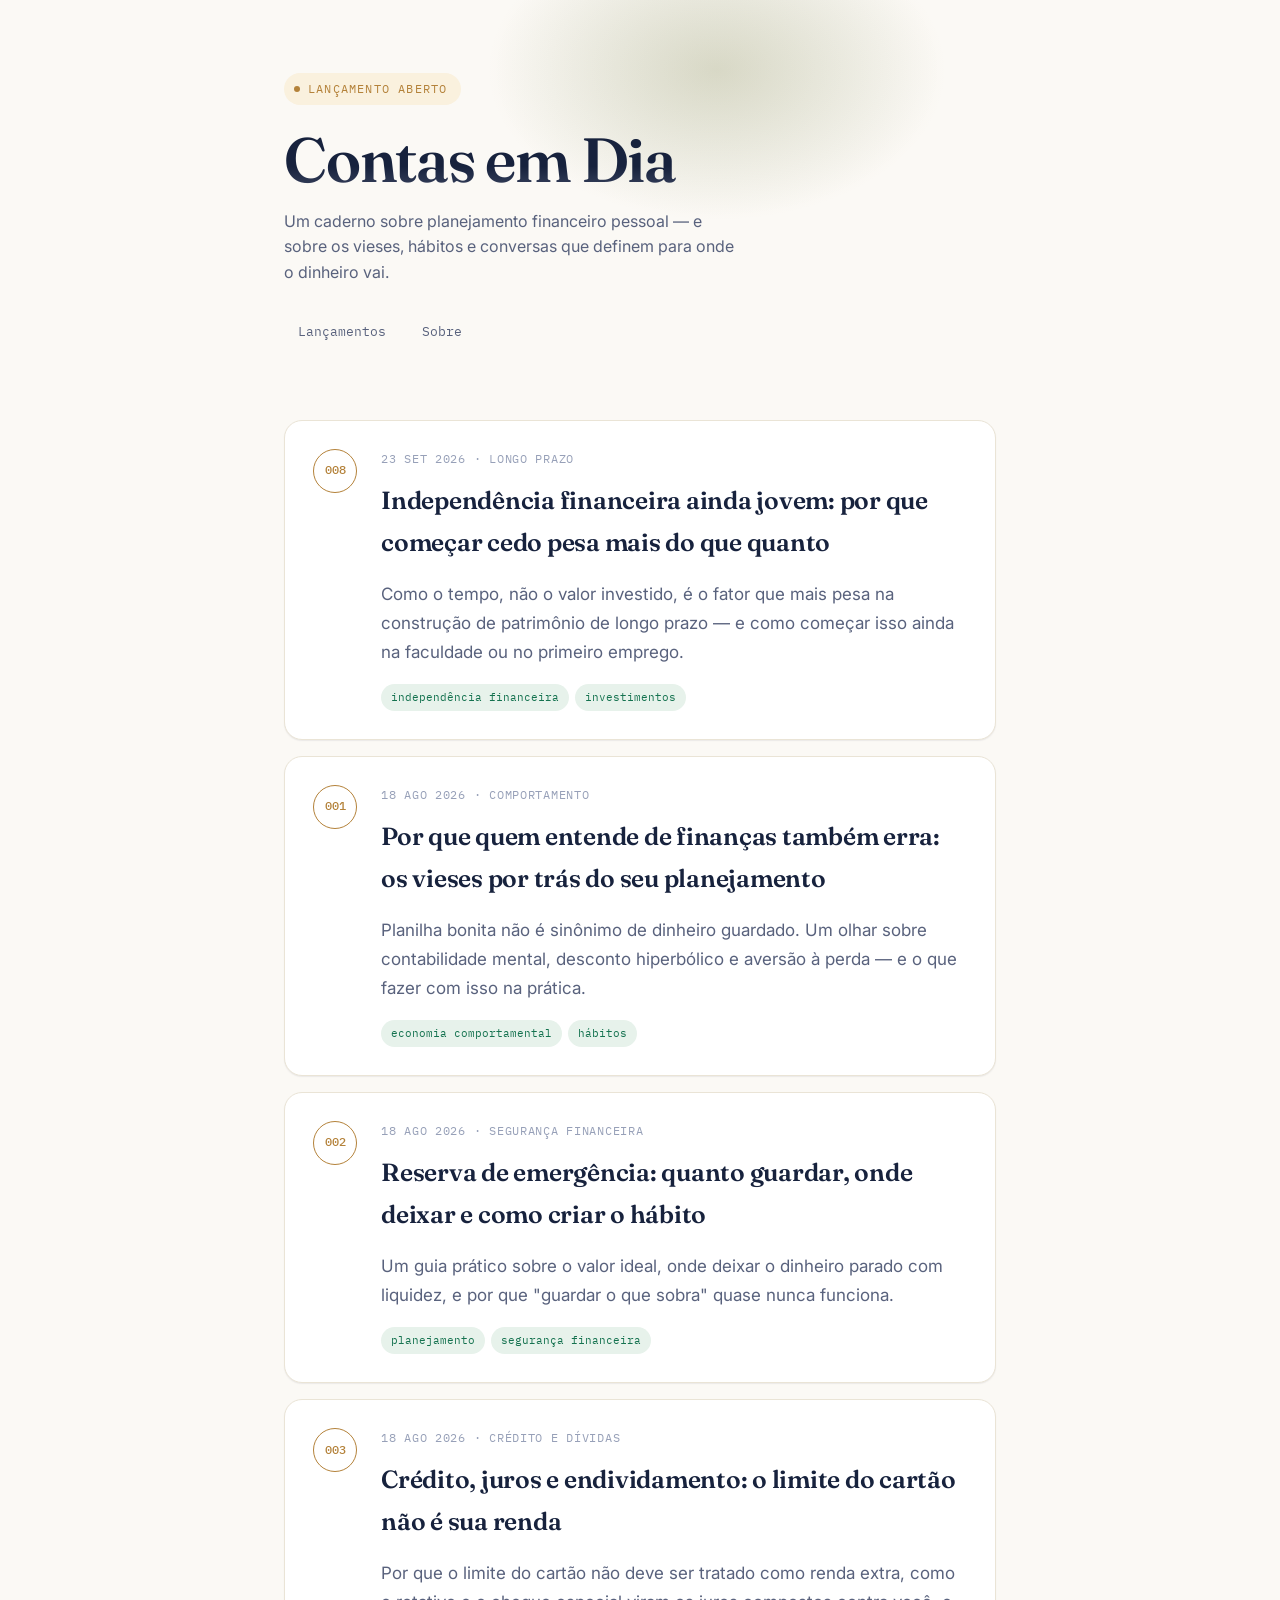
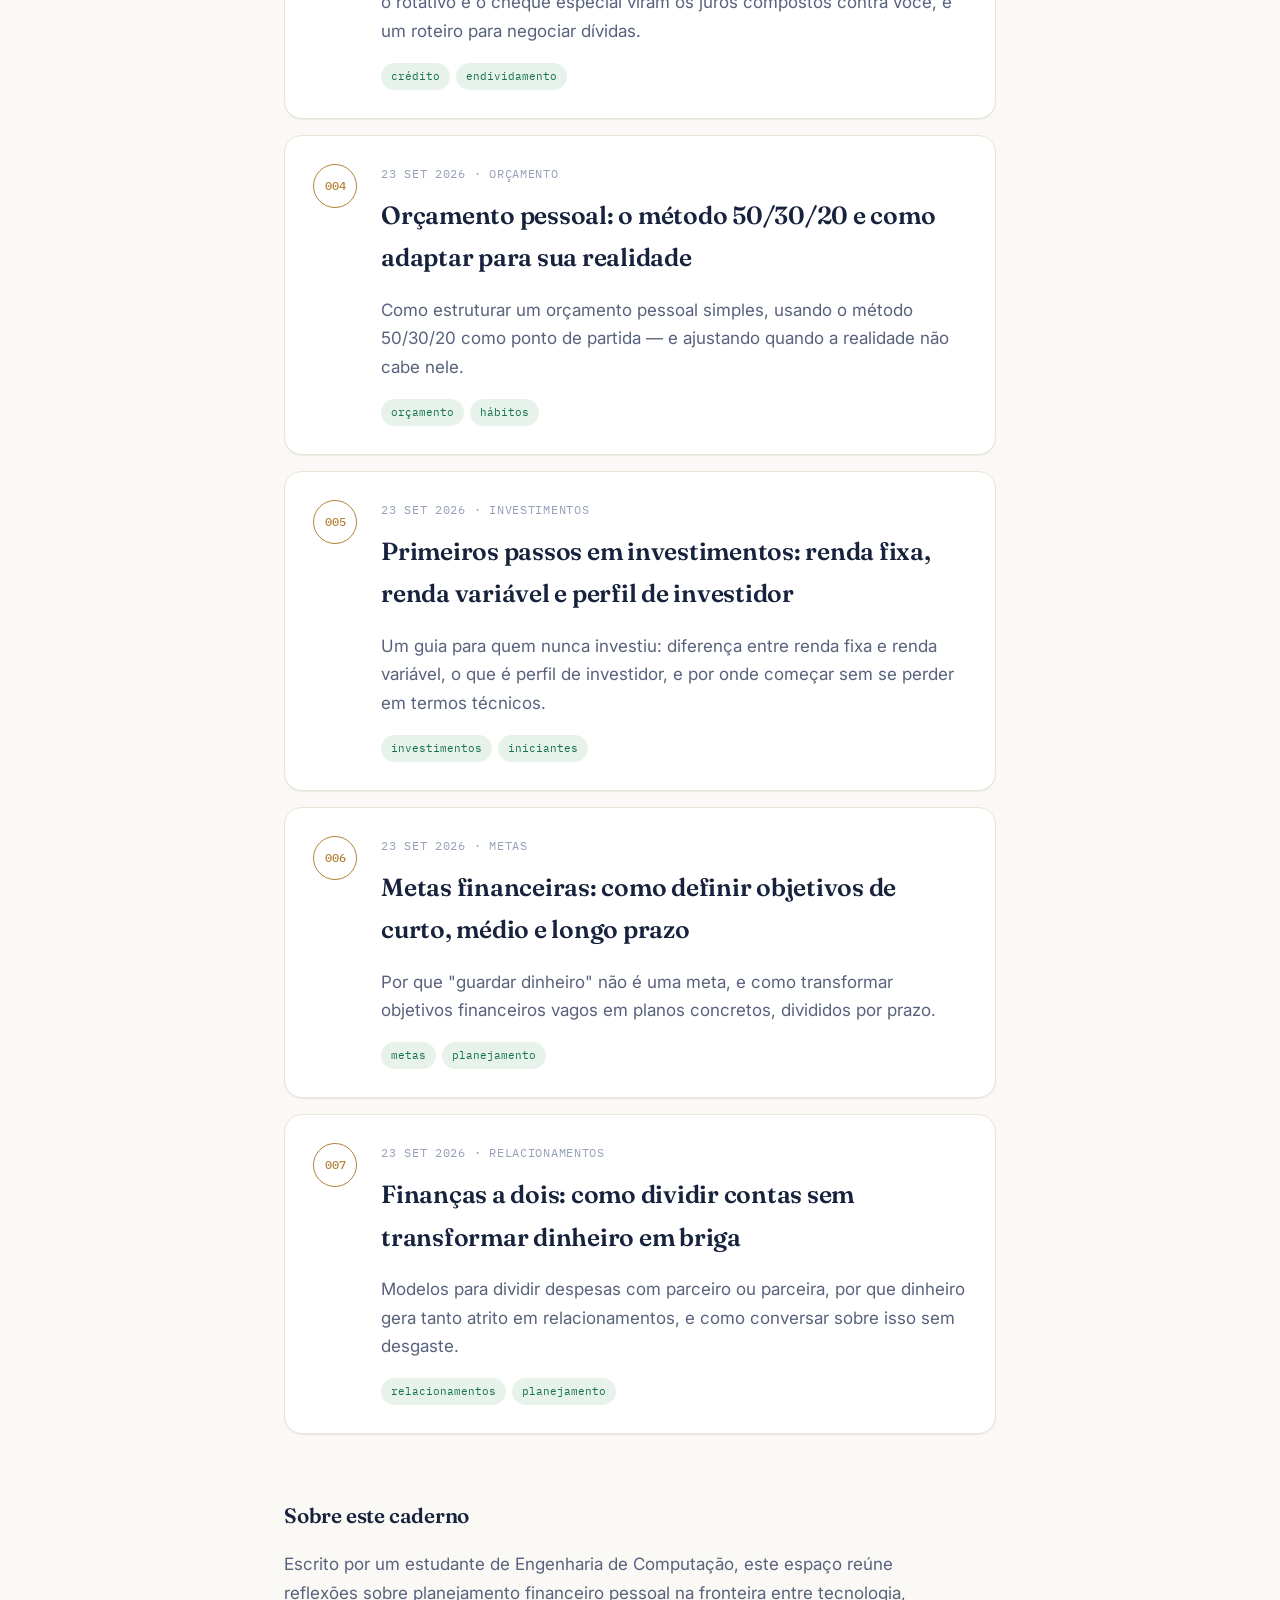
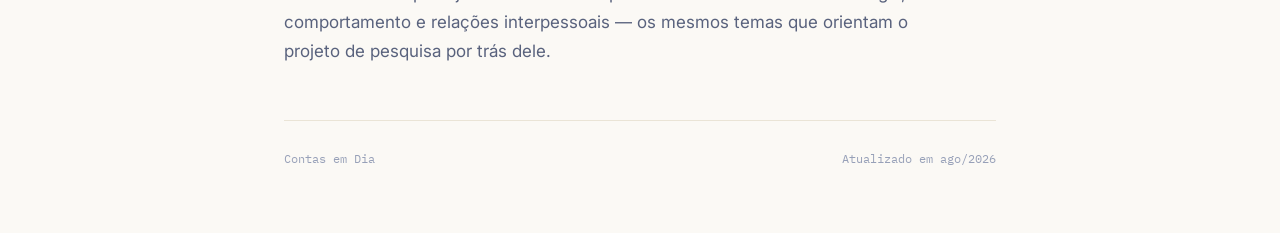
==== commit 2f19e894: "ajustando o arquivo index.html" ====
--- a/index.html
+++ b/index.html
@@ -21,57 +21,101 @@
     </nav>
   </header>
 
+  <section class="ledger" id="lancamentos">
 
-  <section class="ledger" id="lancamentos">
-      
-    <!--Primeira publicação do BLOG 1º-->
     <div class="entry">
-        <div class="entry-no">001</div>
-        <div>
-            <div class="entry-meta">18 ago 2026 · comportamento</div>
-            <h2 class="entry-title"><a href="posts/vieses-planejamento-financeiro.html">Por que quem entende de finanças também erra: os vieses por trás do seu planejamento</a></h2>
-            <p class="entry-excerpt">Planilha bonita não é sinônimo de dinheiro guardado. Um olhar sobre contabilidade mental, desconto hiperbólico e aversão à perda — e o que fazer com isso na prática.</p>
-            <span class="tag">economia comportamental</span><span class="tag">hábitos</span>
-        </div>
+      <div class="entry-no">008</div>
+      <div>
+        <div class="entry-meta">23 set 2026 · longo prazo</div>
+        <h2 class="entry-title"><a href="posts/independencia-financeira-jovem.html">Independência financeira ainda jovem: por que começar cedo pesa mais do que quanto</a></h2>
+        <p class="entry-excerpt">Como o tempo, não o valor investido, é o fator que mais pesa na construção de patrimônio de longo prazo — e como começar isso ainda na faculdade ou no primeiro emprego.</p>
+        <span class="tag">independência financeira</span><span class="tag">investimentos</span>
+      </div>
     </div>
 
-    <!--Primeira publicação do BLOG 2º-->
     <div class="entry">
-        <div class="entry-no">002</div>
-        <div>
-            <div class="entry-meta">18 ago 2026 · segurança financeira</div>
-            <h2 class="entry-title"><a href="posts/reserva-de-emergencia.html">Reserva de emergência: quanto guardar, onde deixar e como criar o hábito</a></h2>
-            <p class="entry-excerpt">Um guia prático sobre o valor ideal, onde deixar o dinheiro parado com liquidez, e por que "guardar o que sobra" quase nunca funciona.</p>
-            <span class="tag">planejamento</span><span class="tag">segurança financeira</span>
-        </div>
+      <div class="entry-no">001</div>
+      <div>
+        <div class="entry-meta">18 ago 2026 · comportamento</div>
+        <h2 class="entry-title"><a href="posts/vieses-planejamento-financeiro.html">Por que quem entende de finanças também erra: os vieses por trás do seu planejamento</a></h2>
+        <p class="entry-excerpt">Planilha bonita não é sinônimo de dinheiro guardado. Um olhar sobre contabilidade mental, desconto hiperbólico e aversão à perda — e o que fazer com isso na prática.</p>
+        <span class="tag">economia comportamental</span><span class="tag">hábitos</span>
+      </div>
     </div>
-
-    <!--Primeira publicação do BLOG 3º-->
+    
     <div class="entry">
-        <div class="entry-no">003</div>
-        <div>
-            <div class="entry-meta">18 ago 2026 · crédito e dívidas</div>
-            <h2 class="entry-title"><a href="posts/credito-juros-endividamento.html">Crédito, juros e endividamento: o limite do cartão não é sua renda</a></h2>
-            <p class="entry-excerpt">Por que o limite do cartão não deve ser tratado como renda extra, como o rotativo e o cheque especial viram os juros compostos contra você, e um roteiro para negociar dívidas.</p>
-            <span class="tag">crédito</span><span class="tag">endividamento</span>
-        </div>
+      <div class="entry-no">002</div>
+      <div>
+        <div class="entry-meta">18 ago 2026 · segurança financeira</div>
+        <h2 class="entry-title"><a href="posts/reserva-de-emergencia.html">Reserva de emergência: quanto guardar, onde deixar e como criar o hábito</a></h2>
+        <p class="entry-excerpt">Um guia prático sobre o valor ideal, onde deixar o dinheiro parado com liquidez, e por que "guardar o que sobra" quase nunca funciona.</p>
+        <span class="tag">planejamento</span><span class="tag">segurança financeira</span>
+      </div>
     </div>
- 
+    
+    <div class="entry">
+      <div class="entry-no">003</div>
+      <div>
+        <div class="entry-meta">18 ago 2026 · crédito e dívidas</div>
+        <h2 class="entry-title"><a href="posts/credito-juros-endividamento.html">Crédito, juros e endividamento: o limite do cartão não é sua renda</a></h2>
+        <p class="entry-excerpt">Por que o limite do cartão não deve ser tratado como renda extra, como o rotativo e o cheque especial viram os juros compostos contra você, e um roteiro para negociar dívidas.</p>
+        <span class="tag">crédito</span><span class="tag">endividamento</span>
+      </div>
+    </div>
+    
+    <div class="entry">
+      <div class="entry-no">004</div>
+      <div>
+        <div class="entry-meta">23 set 2026 · orçamento</div>
+        <h2 class="entry-title"><a href="posts/orcamento-pessoal-50-30-20.html">Orçamento pessoal: o método 50/30/20 e como adaptar para sua realidade</a></h2>
+        <p class="entry-excerpt">Como estruturar um orçamento pessoal simples, usando o método 50/30/20 como ponto de partida — e ajustando quando a realidade não cabe nele.</p>
+        <span class="tag">orçamento</span><span class="tag">hábitos</span>
+      </div>
+    </div>
+    
+    <div class="entry">
+      <div class="entry-no">005</div>
+      <div>
+        <div class="entry-meta">23 set 2026 · investimentos</div>
+        <h2 class="entry-title"><a href="posts/primeiros-passos-investimentos.html">Primeiros passos em investimentos: renda fixa, renda variável e perfil de investidor</a></h2>
+        <p class="entry-excerpt">Um guia para quem nunca investiu: diferença entre renda fixa e renda variável, o que é perfil de investidor, e por onde começar sem se perder em termos técnicos.</p>
+        <span class="tag">investimentos</span><span class="tag">iniciantes</span>
+      </div>
+    </div>
+    
+    <div class="entry">
+      <div class="entry-no">006</div>
+      <div>
+        <div class="entry-meta">23 set 2026 · metas</div>
+        <h2 class="entry-title"><a href="posts/metas-financeiras-prazos.html">Metas financeiras: como definir objetivos de curto, médio e longo prazo</a></h2>
+        <p class="entry-excerpt">Por que "guardar dinheiro" não é uma meta, e como transformar objetivos financeiros vagos em planos concretos, divididos por prazo.</p>
+        <span class="tag">metas</span><span class="tag">planejamento</span>
+      </div>
+    </div>
+    
+    <div class="entry">
+      <div class="entry-no">007</div>
+      <div>
+        <div class="entry-meta">23 set 2026 · relacionamentos</div>
+        <h2 class="entry-title"><a href="posts/financas-a-dois.html">Finanças a dois: como dividir contas sem transformar dinheiro em briga</a></h2>
+        <p class="entry-excerpt">Modelos para dividir despesas com parceiro ou parceira, por que dinheiro gera tanto atrito em relacionamentos, e como conversar sobre isso sem desgaste.</p>
+        <span class="tag">relacionamentos</span><span class="tag">planejamento</span>
+      </div>
+    </div>
+    
   </section>
- 
-
-
+  
   <section id="sobre" style="padding-bottom: 40px;">
     <h2 class="entry-title" style="font-size:1.3rem;">Sobre este caderno</h2>
-    <p class="entry-excerpt">Escrito por um estudante de Engenharia de Computação (Murilo de Souza Prianti Silva - INTELI Instituto de Tecnologia e Liderança), este espaço reúne reflexões sobre planejamento financeiro pessoal na fronteira entre tecnologia, comportamento e relações interpessoais — os mesmos temas que orientam o projeto de pesquisa por trás dele.</p>
+    <p class="entry-excerpt">Escrito por um estudante de Engenharia de Computação, este espaço reúne reflexões sobre planejamento financeiro pessoal na fronteira entre tecnologia, comportamento e relações interpessoais — os mesmos temas que orientam o projeto de pesquisa por trás dele.</p>
   </section>
-
+  
   <footer>
     <span>Contas em Dia</span>
     <span>Atualizado em ago/2026</span>
   </footer>
-
+  
 </div>
 
 </body>
-</html>+</html>
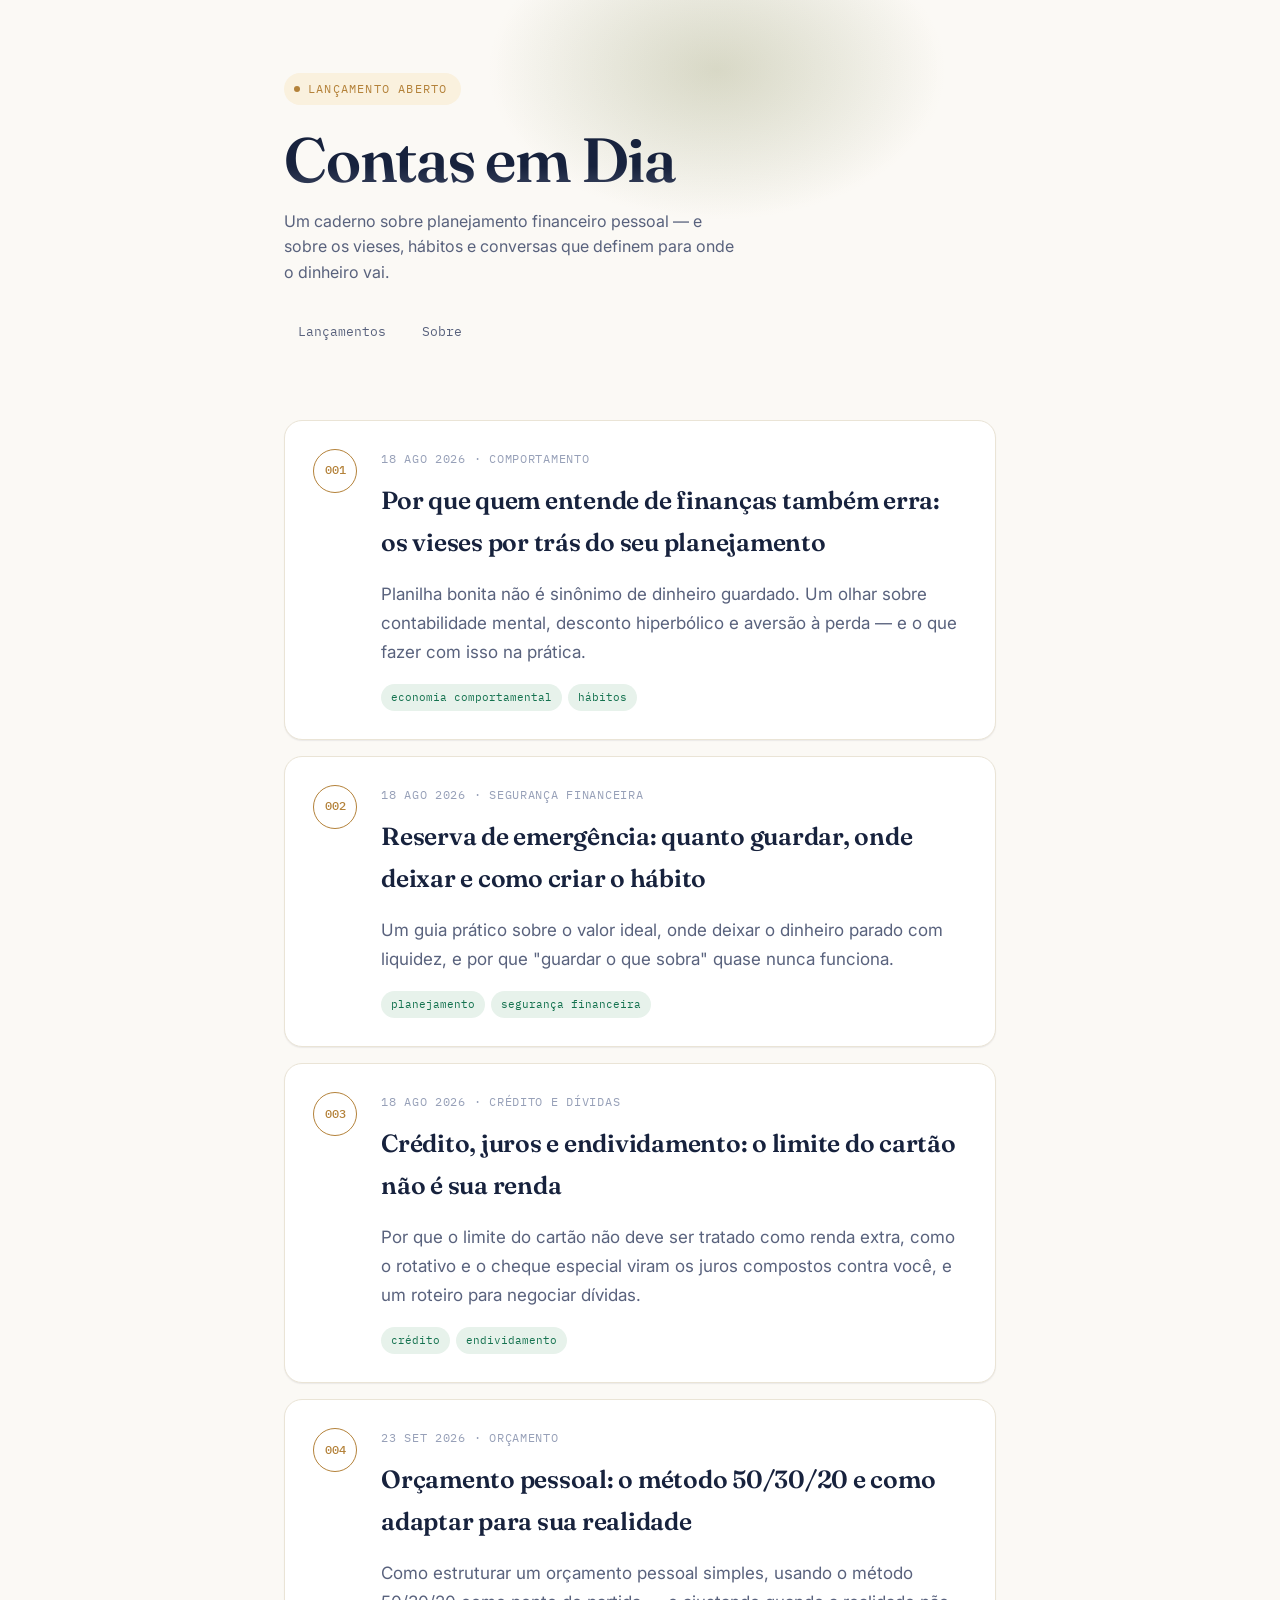
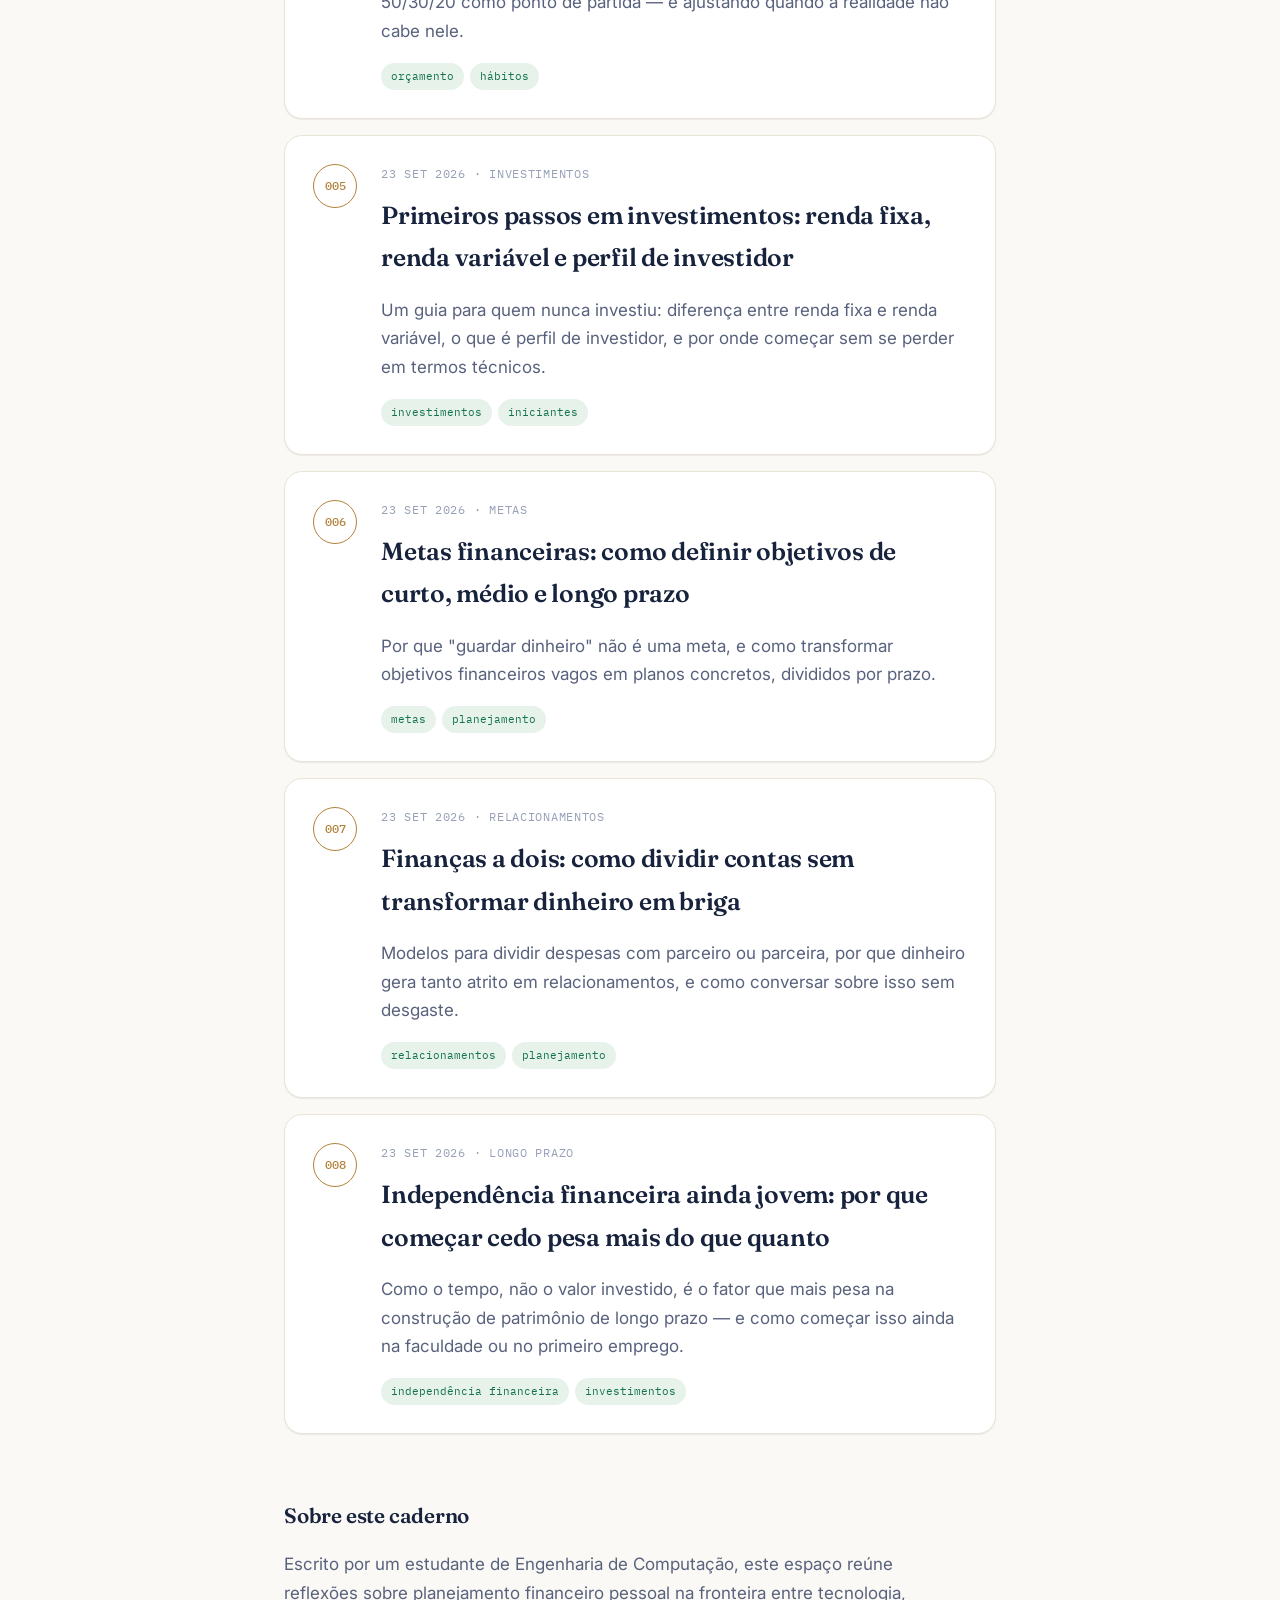
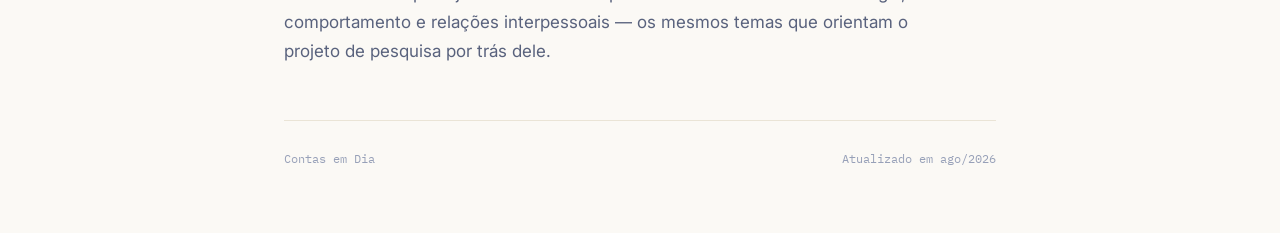
==== commit fb38f8da: "ajustando o index 2" ====
--- a/index.html
+++ b/index.html
@@ -22,17 +22,7 @@
   </header>
 
   <section class="ledger" id="lancamentos">
-
-    <div class="entry">
-      <div class="entry-no">008</div>
-      <div>
-        <div class="entry-meta">23 set 2026 · longo prazo</div>
-        <h2 class="entry-title"><a href="posts/independencia-financeira-jovem.html">Independência financeira ainda jovem: por que começar cedo pesa mais do que quanto</a></h2>
-        <p class="entry-excerpt">Como o tempo, não o valor investido, é o fator que mais pesa na construção de patrimônio de longo prazo — e como começar isso ainda na faculdade ou no primeiro emprego.</p>
-        <span class="tag">independência financeira</span><span class="tag">investimentos</span>
-      </div>
-    </div>
-
+    
     <div class="entry">
       <div class="entry-no">001</div>
       <div>
@@ -103,6 +93,15 @@
       </div>
     </div>
     
+    <div class="entry">
+      <div class="entry-no">008</div>
+      <div>
+        <div class="entry-meta">23 set 2026 · longo prazo</div>
+        <h2 class="entry-title"><a href="posts/independencia-financeira-jovem.html">Independência financeira ainda jovem: por que começar cedo pesa mais do que quanto</a></h2>
+        <p class="entry-excerpt">Como o tempo, não o valor investido, é o fator que mais pesa na construção de patrimônio de longo prazo — e como começar isso ainda na faculdade ou no primeiro emprego.</p>
+        <span class="tag">independência financeira</span><span class="tag">investimentos</span>
+      </div>
+    </div>
   </section>
   
   <section id="sobre" style="padding-bottom: 40px;">
